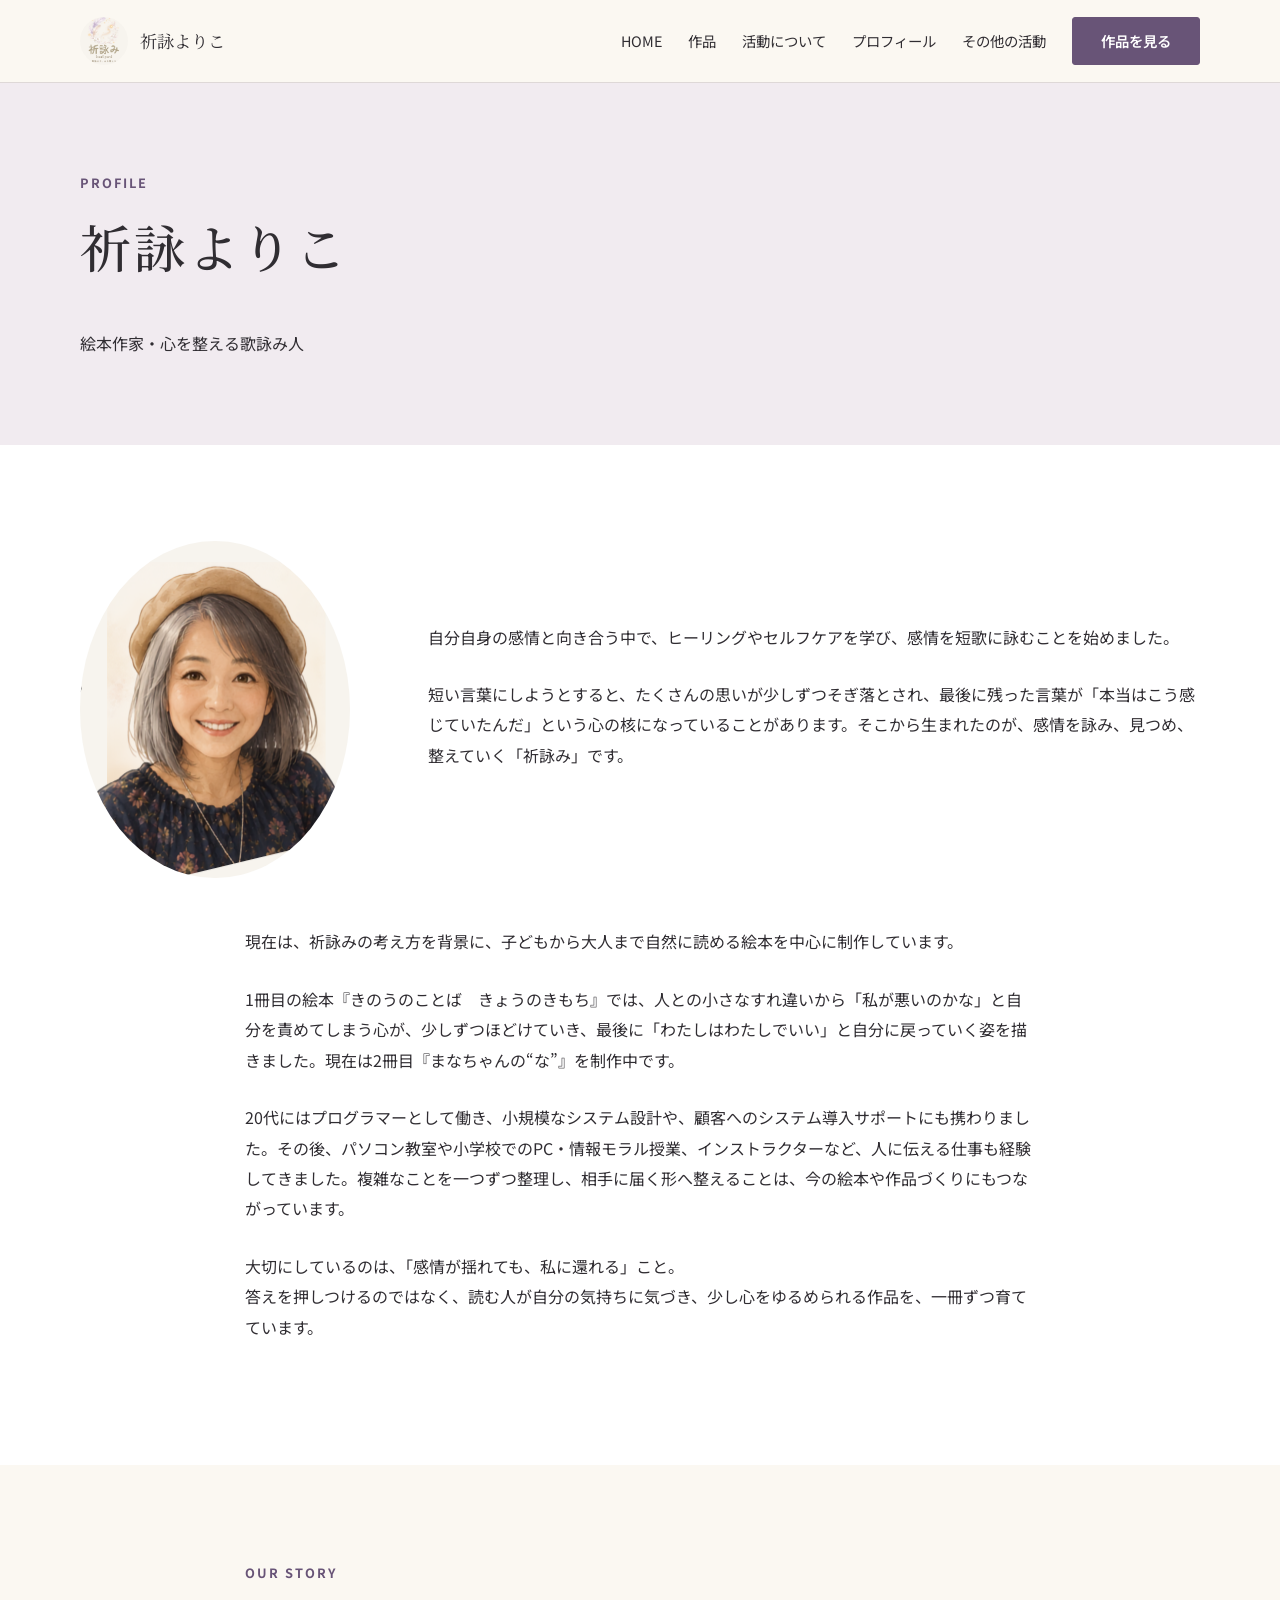
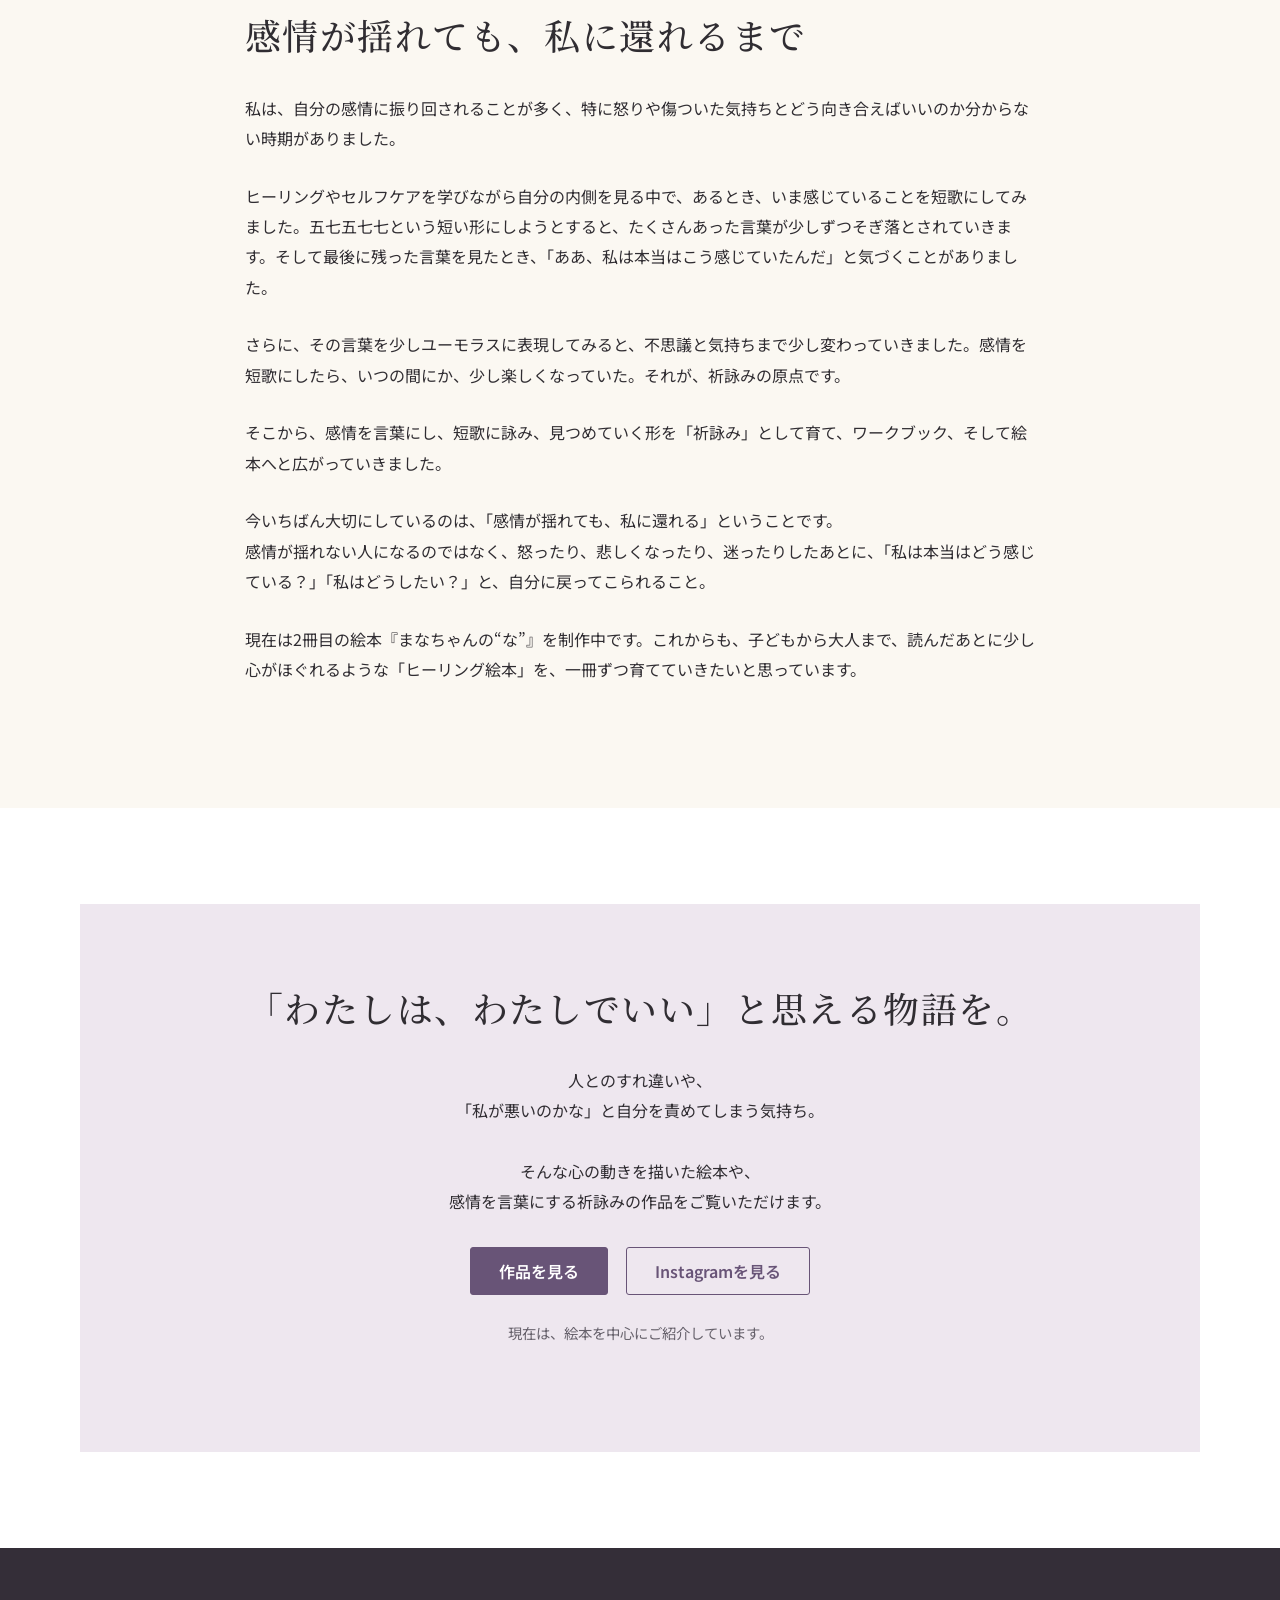
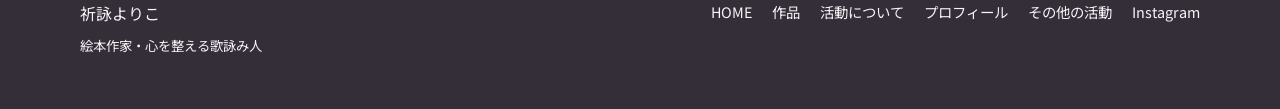
==== profile/index.html @ 730420eb "Add Yoriko website" ====
<!doctype html><html lang="ja"><head><meta charset="utf-8"><meta name="viewport" content="width=device-width,initial-scale=1"><title>プロフィール｜祈詠よりこ</title><meta name="description" content="絵本作家・心を整える歌詠み人、祈詠よりこのプロフィールと祈詠みの歩み。"><link rel="icon" type="image/svg+xml" href="data:image/svg+xml,%3Csvg xmlns='http://www.w3.org/2000/svg' viewBox='0 0 64 64'%3E%3Crect width='64' height='64' rx='12' fill='%23f4ecf2'/%3E%3Cpath d='M16 39q16-29 32 0M24 47q8-14 16 0' fill='none' stroke='%23685477' stroke-width='4' stroke-linecap='round'/%3E%3C/svg%3E"><link rel="stylesheet" href="../styles.css"><script src="../site.js" defer></script></head><body><a class="skip" href="#main">本文へ移動</a><header class="site-header"><div class="wrap head-inner"><a class="brand" href="../"><img src="../assets/logo.png" alt="祈詠みロゴ">祈詠よりこ</a><button class="menu-button" type="button" aria-controls="main-nav" aria-expanded="false">メニュー</button><nav class="nav" id="main-nav" aria-label="メインメニュー"><a href="../">HOME</a><a href="../works/">作品</a><a href="../#activity">活動について</a><a href="../profile/" aria-current="page">プロフィール</a><a href="../#other-activities">その他の活動</a><a class="button" href="../works/">作品を見る</a></nav></div></header><main id="main"><section class="page-hero"><div class="wrap"><p class="eyebrow">Profile</p><h1>祈詠よりこ</h1><p>絵本作家・心を整える歌詠み人</p></div></section><section class="section section-white"><div class="wrap profile-intro"><img src="../assets/portrait.png" alt="祈詠よりこのプロフィール写真"><div class="prose"><p>自分自身の感情と向き合う中で、ヒーリングやセルフケアを学び、感情を短歌に詠むことを始めました。</p><p>短い言葉にしようとすると、たくさんの思いが少しずつそぎ落とされ、最後に残った言葉が「本当はこう感じていたんだ」という心の核になっていることがあります。そこから生まれたのが、感情を詠み、見つめ、整えていく「祈詠み」です。</p></div></div><div class="narrow prose" style="padding-top:48px"><p>現在は、祈詠みの考え方を背景に、子どもから大人まで自然に読める絵本を中心に制作しています。</p><p>1冊目の絵本『きのうのことば　きょうのきもち』では、人との小さなすれ違いから「私が悪いのかな」と自分を責めてしまう心が、少しずつほどけていき、最後に「わたしはわたしでいい」と自分に戻っていく姿を描きました。現在は2冊目『まなちゃんの“な”』を制作中です。</p><p>20代にはプログラマーとして働き、小規模なシステム設計や、顧客へのシステム導入サポートにも携わりました。その後、パソコン教室や小学校でのPC・情報モラル授業、インストラクターなど、人に伝える仕事も経験してきました。複雑なことを一つずつ整理し、相手に届く形へ整えることは、今の絵本や作品づくりにもつながっています。</p><p>大切にしているのは、「感情が揺れても、私に還れる」こと。<br>答えを押しつけるのではなく、読む人が自分の気持ちに気づき、少し心をゆるめられる作品を、一冊ずつ育てています。</p></div></section><section class="section" id="story"><div class="narrow prose"><p class="eyebrow">Our Story</p><h2>感情が揺れても、私に還れるまで</h2><p>私は、自分の感情に振り回されることが多く、特に怒りや傷ついた気持ちとどう向き合えばいいのか分からない時期がありました。</p><p>ヒーリングやセルフケアを学びながら自分の内側を見る中で、あるとき、いま感じていることを短歌にしてみました。五七五七七という短い形にしようとすると、たくさんあった言葉が少しずつそぎ落とされていきます。そして最後に残った言葉を見たとき、「ああ、私は本当はこう感じていたんだ」と気づくことがありました。</p><p>さらに、その言葉を少しユーモラスに表現してみると、不思議と気持ちまで少し変わっていきました。感情を短歌にしたら、いつの間にか、少し楽しくなっていた。それが、祈詠みの原点です。</p><p>そこから、感情を言葉にし、短歌に詠み、見つめていく形を「祈詠み」として育て、ワークブック、そして絵本へと広がっていきました。</p><p>今いちばん大切にしているのは、「感情が揺れても、私に還れる」ということです。<br>感情が揺れない人になるのではなく、怒ったり、悲しくなったり、迷ったりしたあとに、「私は本当はどう感じている？」「私はどうしたい？」と、自分に戻ってこられること。</p><p>現在は2冊目の絵本『まなちゃんの“な”』を制作中です。これからも、子どもから大人まで、読んだあとに少し心がほぐれるような「ヒーリング絵本」を、一冊ずつ育てていきたいと思っています。</p></div></section><section class="section section-white"><div class="wrap cta-panel"><h2>「わたしは、わたしでいい」と思える物語を。</h2><p>人とのすれ違いや、<br>「私が悪いのかな」と自分を責めてしまう気持ち。<br><br>そんな心の動きを描いた絵本や、<br>感情を言葉にする祈詠みの作品をご覧いただけます。</p><div class="cta-actions"><a class="button" href="../works/">作品を見る</a><a class="button button-outline" href="https://www.instagram.com/inoriyomi.kokoro/" target="_blank" rel="noopener noreferrer">Instagramを見る</a></div><p class="minor">現在は、絵本を中心にご紹介しています。</p></div></section></main><footer class="site-footer"><div class="wrap footer-inner"><div>祈詠よりこ<br><small>絵本作家・心を整える歌詠み人</small></div><nav class="footer-nav" aria-label="フッターメニュー"><a href="../">HOME</a><a href="../works/">作品</a><a href="../#activity">活動について</a><a href="../profile/">プロフィール</a><a href="../#other-activities">その他の活動</a><a href="https://www.instagram.com/inoriyomi.kokoro/" target="_blank" rel="noopener noreferrer">Instagram</a></nav></div></footer></body></html>
---- styles.css ----
@import url('https://fonts.googleapis.com/css2?family=Noto+Sans+JP:wght@400;500;600;700&family=Noto+Serif+JP:wght@400;500;600&display=swap');
:root{--paper:#fbf8f2;--white:#fff;--ink:#302d32;--muted:#66616b;--plum:#685477;--plum-dark:#4e3c5c;--lav:#eee7ef;--line:#ded8d7;--gold:#ae9976}*{box-sizing:border-box}html{scroll-behavior:smooth}body{margin:0;color:var(--ink);background:var(--paper);font-family:'Noto Sans JP',system-ui,sans-serif;font-size:16px;line-height:1.9}h1,h2,h3,p{margin-top:0}h1,h2,.serif{font-family:'Noto Serif JP',serif;font-weight:500;line-height:1.55}h1{font-size:clamp(2rem,4vw,3.45rem);letter-spacing:.055em}h2{font-size:clamp(1.65rem,2.8vw,2.45rem);letter-spacing:.04em}h3{font-size:1.24rem;line-height:1.6}a{color:inherit}img{display:block;max-width:100%}.wrap{width:min(1120px,calc(100% - 48px));margin:auto}.narrow{width:min(800px,calc(100% - 48px));margin:auto}.eyebrow{font-size:.8rem;letter-spacing:.16em;color:var(--plum);font-weight:700;text-transform:uppercase;margin-bottom:.7rem}.site-header{position:sticky;top:0;z-index:20;background:rgba(251,248,242,.96);backdrop-filter:blur(14px);border-bottom:1px solid var(--line)}.head-inner{height:82px;display:flex;align-items:center;gap:28px}.brand{display:flex;align-items:center;gap:12px;text-decoration:none;margin-right:auto;font-family:'Noto Serif JP',serif;font-size:1.08rem;white-space:nowrap}.brand img{width:48px;height:48px;object-fit:cover;border-radius:50%}.nav{display:flex;align-items:center;gap:26px;font-size:.9rem}.nav a{text-decoration:none}.nav a:hover,.text-link:hover{text-decoration:underline;text-underline-offset:5px}.button{display:inline-flex;justify-content:center;align-items:center;min-height:48px;padding:10px 28px;text-decoration:none;background:var(--plum);color:white;border:1px solid var(--plum);border-radius:3px;font-weight:600;line-height:1.4;white-space:nowrap}.button:hover{background:var(--plum-dark)}.button-outline{background:transparent;color:var(--plum)}.button-outline:hover{background:var(--lav)}.menu-button{display:none;background:transparent;border:1px solid var(--line);font:inherit;padding:6px 12px;border-radius:3px}.hero{padding:64px 0 84px}.hero-grid{display:grid;grid-template-columns:1fr 1.06fr;align-items:center;gap:5%;min-height:570px}.hero-copy{padding:24px 0}.hero-copy .role{color:var(--plum);font-weight:600;margin-bottom:28px}.hero-copy .lead{max-width:31em;margin-bottom:34px}.hero-image{height:570px;overflow:hidden;border-radius:48% 48% 5px 5px/22% 22% 5px 5px;background:#eaf2f1}.hero-image img{width:100%;height:100%;object-fit:cover;object-position:center}.section{padding:96px 0}.section-white{background:white}.section-tint{background:#f2edf2}.section-head{margin-bottom:36px}.list-soft{display:grid;grid-template-columns:1fr 1fr;gap:14px;list-style:none;padding:0;margin:0}.list-soft li{background:white;border-left:3px solid #b8a7bf;padding:18px 22px}.two-col{display:grid;grid-template-columns:1fr 1fr;gap:8%;align-items:center}.quote-band{font-family:'Noto Serif JP',serif;font-size:clamp(1.25rem,2.3vw,1.85rem);line-height:1.8;color:var(--plum)}.feature{display:grid;grid-template-columns:minmax(250px,420px) 1fr;gap:7%;align-items:center}.feature-image{background:#eee9df;overflow:hidden}.feature-image img{width:100%;aspect-ratio:4/3;object-fit:cover}.feature h3{font-size:1.5rem}.book-meta{color:var(--muted);font-size:.92rem}.book-actions{display:flex;gap:12px;flex-wrap:wrap;margin-top:24px}.small-book{display:grid;grid-template-columns:170px 1fr;gap:32px;align-items:center;padding:34px 0;border-top:1px solid var(--line)}.small-book img{width:170px;aspect-ratio:1/1;object-fit:contain;background:#fff}.small-book h3{margin-bottom:8px}.pathway{display:grid;grid-template-columns:repeat(3,1fr);gap:14px}.path-step{padding:32px 26px;background:white;border-top:3px solid #b8a7bf}.path-step .number{font-size:.8rem;color:var(--plum);font-weight:700;letter-spacing:.12em}.path-step p:last-child{margin-bottom:0}.values{display:grid;grid-template-columns:repeat(3,1fr);gap:22px}.value{padding:30px 26px;border:1px solid var(--line);background:white}.value .index{color:var(--gold);font-family:'Noto Serif JP',serif;font-size:1.25rem}.value h3{margin:10px 0}.value p{font-size:.94rem;margin-bottom:0}.review{border-left:3px solid var(--gold);padding-left:24px;font-family:'Noto Serif JP',serif;font-size:1.4rem}.ranking{display:flex;gap:16px;align-items:start;margin-top:24px}.ranking img{width:105px;height:145px;object-fit:contain;object-position:top;background:white;border:1px solid var(--line)}.profile-brief{display:grid;grid-template-columns:240px 1fr;gap:6%;align-items:center}.profile-brief img{width:240px;aspect-ratio:1/1;object-fit:cover;border-radius:50%}.cta-panel{text-align:center;padding:76px 40px;background:var(--lav)}.cta-panel p{max-width:600px;margin:0 auto 30px}.cta-actions{display:flex;justify-content:center;gap:18px;flex-wrap:wrap}.minor{font-size:.9rem;color:var(--muted);margin-top:24px!important}.site-footer{padding:50px 0;background:#342e38;color:#f8f4f7}.footer-inner{display:flex;justify-content:space-between;gap:30px;align-items:start}.footer-nav{display:flex;gap:20px;flex-wrap:wrap;font-size:.9rem}.footer-nav a{text-decoration:none}.page-hero{padding:88px 0 70px;background:#f1ebf0}.page-hero p{max-width:730px}.work-card{display:grid;grid-template-columns:38% 1fr;gap:6%;align-items:center;padding:72px 0;border-bottom:1px solid var(--line)}.work-card img{width:100%;max-height:410px;object-fit:contain;background:white}.work-card h2{font-size:clamp(1.5rem,2.4vw,2.1rem)}.work-card p{max-width:38em}.prices{list-style:none;margin:18px 0;padding:0;font-weight:600}.prices li{margin:3px 0}.badge{color:var(--plum);font-size:.82rem;font-weight:700;letter-spacing:.12em}.prose{max-width:790px}.prose p{margin-bottom:1.7em}.profile-intro{display:grid;grid-template-columns:270px 1fr;gap:7%;align-items:center}.profile-intro img{width:270px;border-radius:50%}.faq details{border-top:1px solid var(--line);padding:20px 0}.faq details:last-child{border-bottom:1px solid var(--line)}.faq summary{cursor:pointer;font-weight:600}.faq details p{margin:15px 0 0}.text-link{color:var(--plum);font-weight:600}.skip{position:absolute;left:-9999px;top:0;background:white;padding:10px;z-index:100}.skip:focus{left:10px}#activity{scroll-margin-top:100px}@media(max-width:800px){.head-inner{height:68px}.nav{display:none;position:absolute;left:0;right:0;top:68px;background:var(--paper);padding:22px 24px;border-bottom:1px solid var(--line);flex-direction:column;align-items:stretch;gap:14px}.nav.open{display:flex}.head-cta{display:none}.menu-button{display:block}.hero{padding:30px 0 64px}.hero-grid{grid-template-columns:1fr;min-height:0}.hero-image{height:360px;grid-row:1;border-radius:45% 45% 3px 3px/30% 30% 3px 3px}.hero-copy{padding:30px 0 0}.section{padding:64px 0}.two-col,.feature,.profile-brief,.profile-intro,.work-card{grid-template-columns:1fr;gap:28px}.feature-image{max-width:520px}.pathway,.values{grid-template-columns:1fr}.profile-brief img,.profile-intro img{width:190px}.work-card{padding:48px 0}.work-card img{max-height:350px}.footer-inner{flex-direction:column}.page-hero{padding:62px 0 50px}}@media(max-width:520px){.wrap,.narrow{width:min(100% - 36px,1120px)}.list-soft{grid-template-columns:1fr}.small-book{grid-template-columns:110px 1fr;gap:18px}.small-book img{width:110px}.ranking img{width:83px;height:116px}.cta-panel{padding:58px 22px}.hero-image{height:290px}}
/* TOP: one wide image with the original headline over it. */
.hero{padding:0}
.hero-grid{position:relative;isolation:isolate;display:flex;align-items:center;gap:0;width:min(100%,1600px);min-height:0;aspect-ratio:1832/859;padding:42px clamp(24px,6vw,100px)}
.hero-grid::after{content:"";position:absolute;inset:0;z-index:1;pointer-events:none;background:linear-gradient(90deg,rgba(251,248,242,.96) 0%,rgba(251,248,242,.86) 29%,rgba(251,248,242,.22) 62%,transparent 82%)}
.hero-copy{position:relative;z-index:2;width:52%;max-width:630px;padding:0}
.hero-copy .role{margin-bottom:20px}
.hero-copy .lead{margin-bottom:28px}
.hero-image{position:absolute;inset:0;width:100%;height:100%;border-radius:0}
.hero-image img{width:100%;height:100%;object-fit:cover;object-position:center}
@media(max-width:800px){
 .hero{padding:0}
 .hero-grid{min-height:570px;aspect-ratio:auto;align-items:flex-start;padding:46px 24px}
 .hero-grid::after{background:linear-gradient(90deg,rgba(251,248,242,.95),rgba(251,248,242,.72) 62%,rgba(251,248,242,.12)),linear-gradient(180deg,rgba(251,248,242,.75),transparent 75%)}
 .hero-copy{width:min(100%,520px);padding:0}
 .hero-image{height:100%;grid-row:auto;border-radius:0}
 .hero-image img{object-position:65% center}
}
@media(max-width:520px){
 .hero-grid{min-height:600px;padding:38px 22px}
 .hero-copy h1{font-size:1.95rem}
 .hero-copy .lead br{display:none}
 .hero-image{height:100%}
 .hero-image img{object-position:66% center}
}
#other-activities{scroll-margin-top:100px}
.other-list{display:grid;grid-template-columns:repeat(3,1fr);gap:14px;margin:0 0 30px;padding:0;list-style:none;counter-reset:activities}
.other-list li{counter-increment:activities;background:white;border-top:3px solid #b8a7bf;padding:20px 24px;font-weight:600}
.other-list li::before{content:counter(activities,decimal-leading-zero);display:block;color:var(--plum);font-size:.82rem;letter-spacing:.1em;margin-bottom:6px}
@media(max-width:680px){.other-list{grid-template-columns:1fr}}
/* The supplied wide portrait keeps its full composition on larger screens. */
.hero-grid{aspect-ratio:784/336}
.hero-image img{object-position:center center}
@media(max-width:980px){
 .hero-grid{display:flex;flex-direction:column;align-items:stretch;min-height:0;aspect-ratio:auto;padding:0}
 .hero-grid::after{display:none}
 .hero-image{position:relative;order:1;width:100%;height:clamp(240px,36vw,350px)}
 .hero-image img{object-fit:cover;object-position:72% center}
 .hero-copy{order:2;width:100%;max-width:none;padding:30px max(24px,calc((100vw - 1120px)/2)) 52px;background:var(--paper)}
}
@media(max-width:520px){
 .hero-image{height:240px}
 .hero-copy{padding:28px 22px 48px}
}
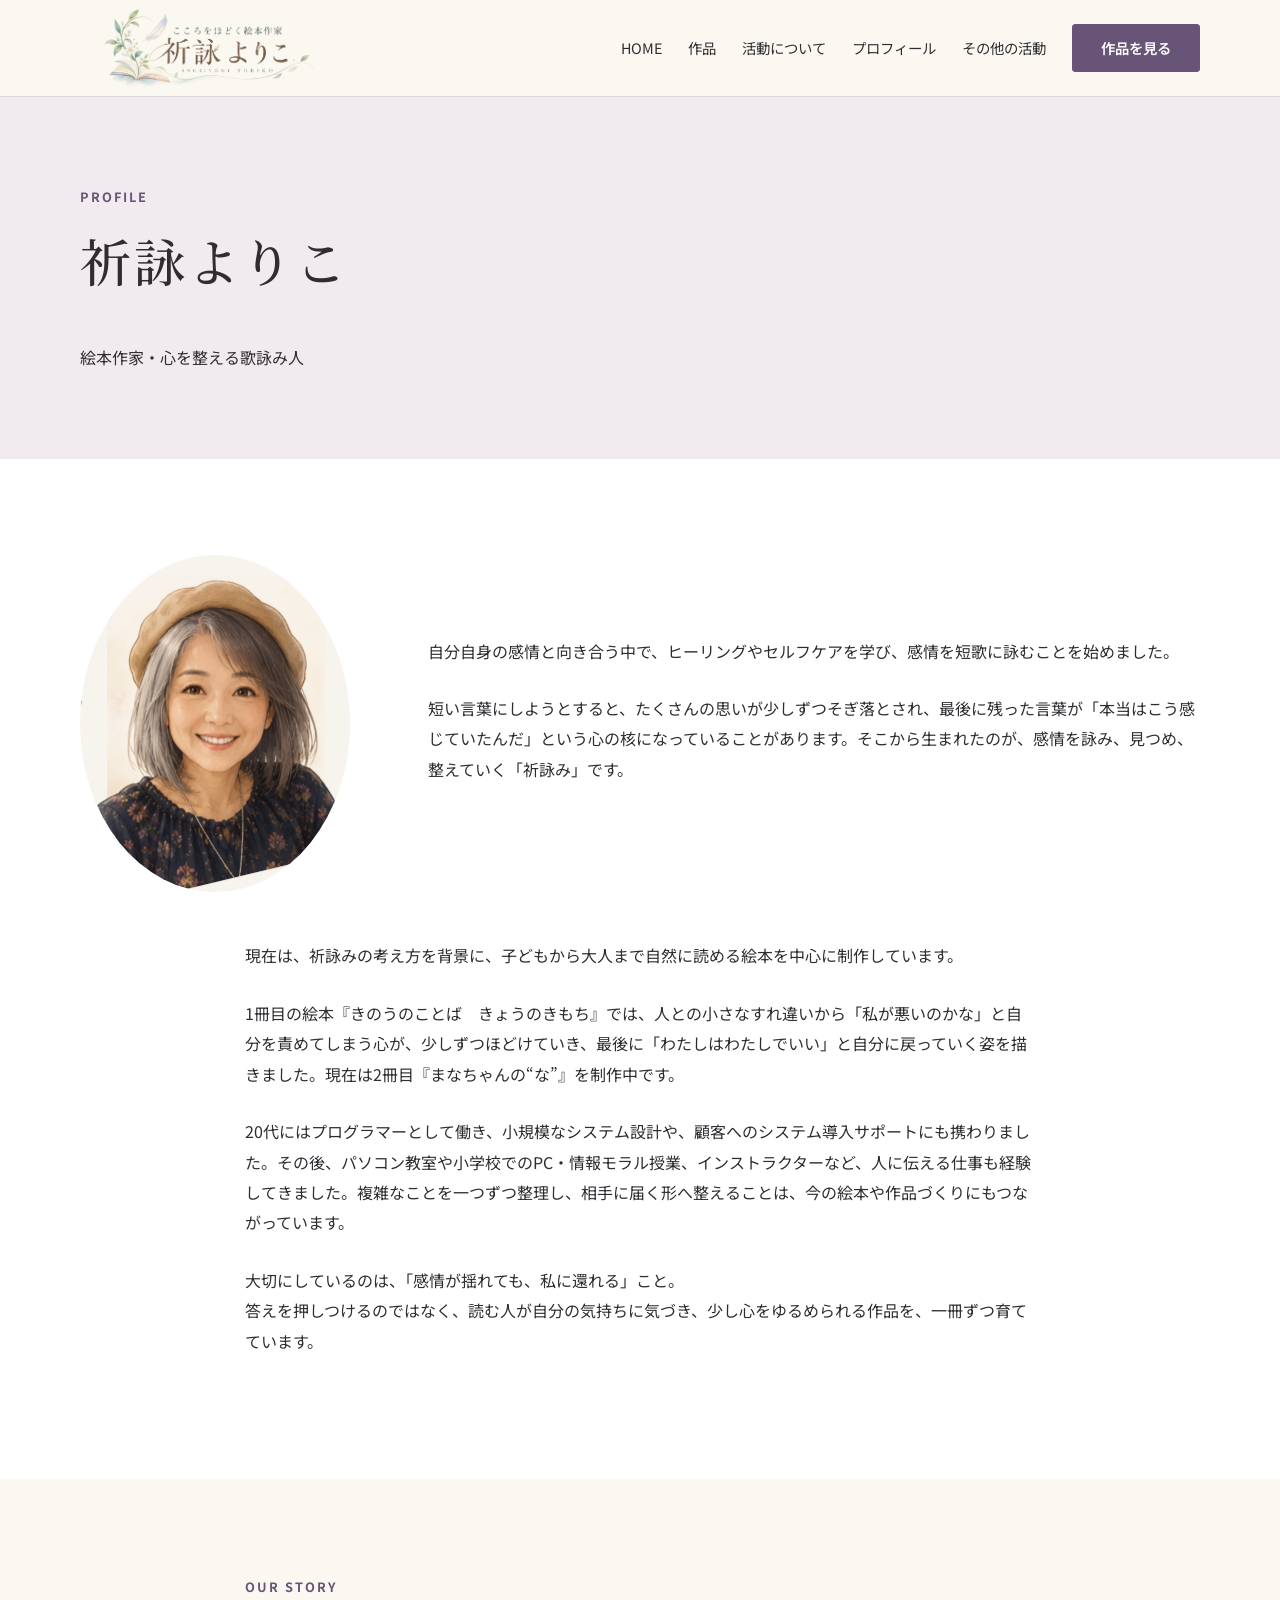
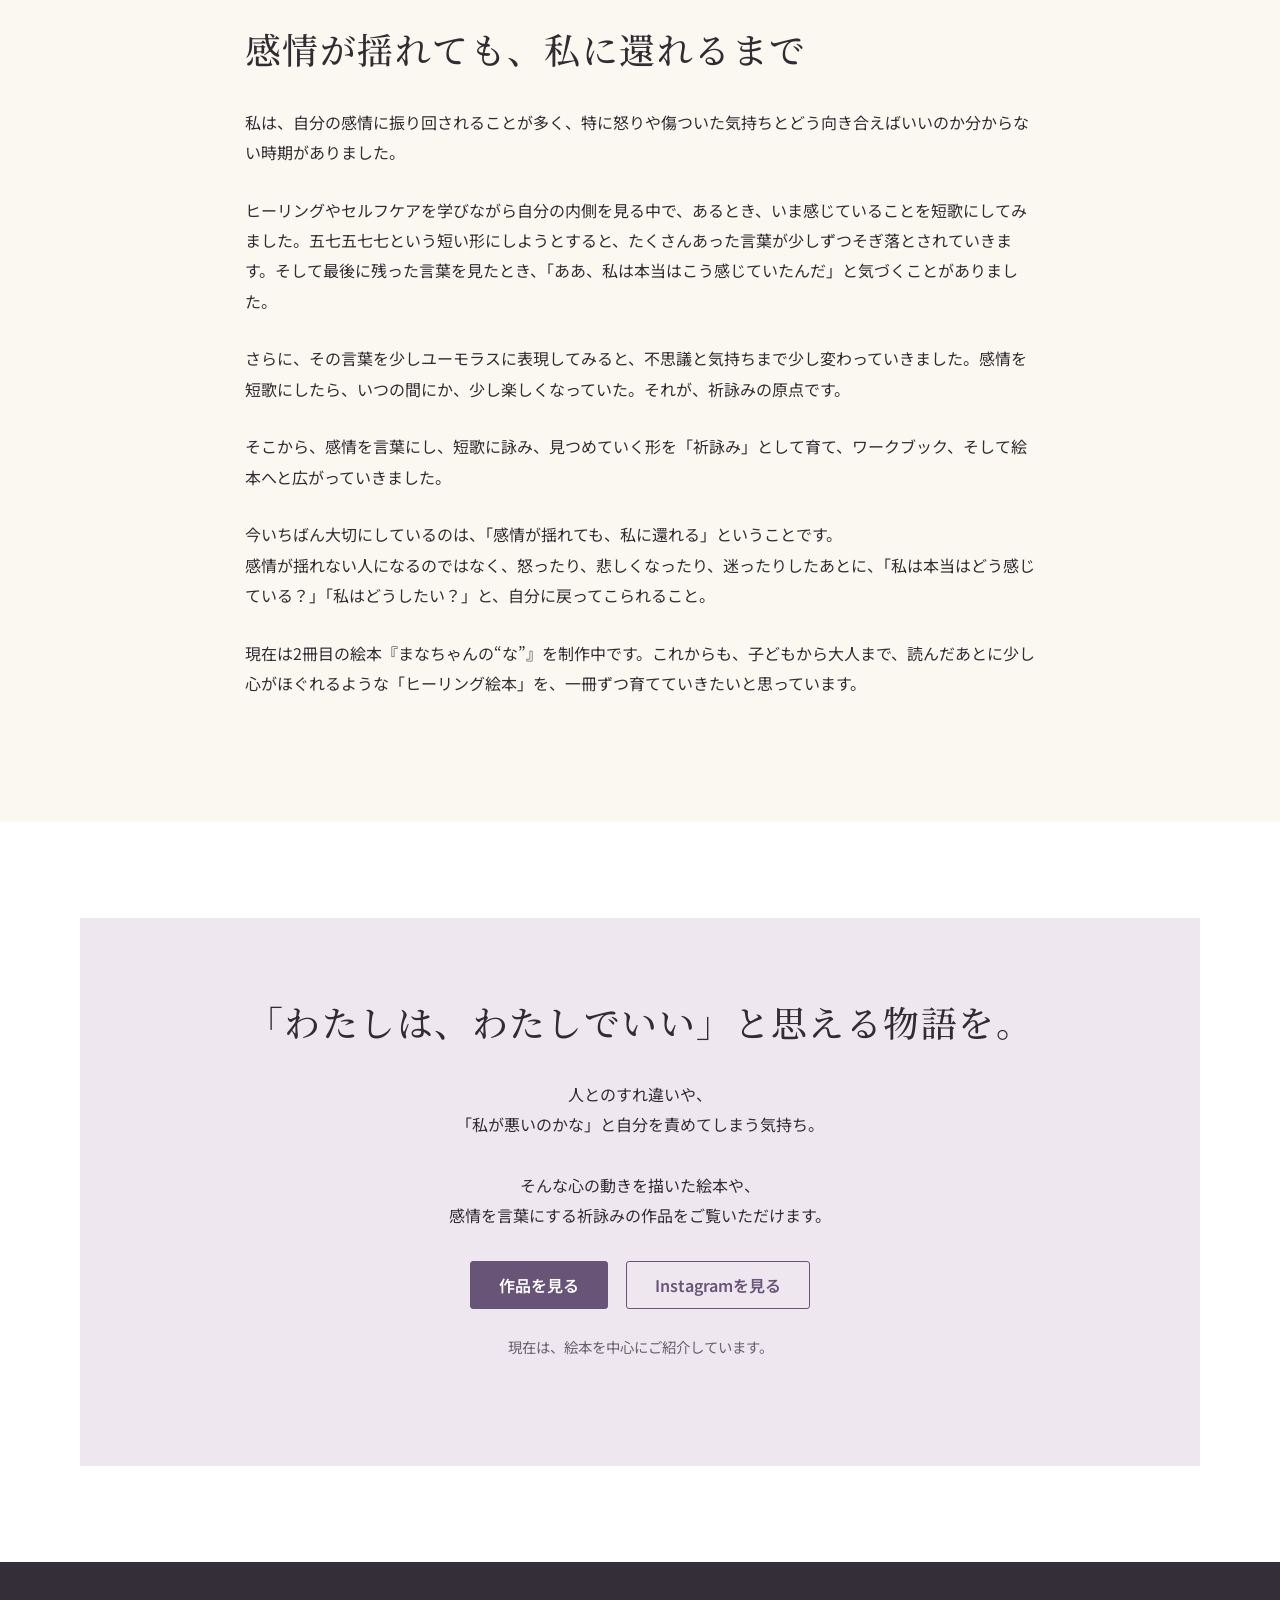
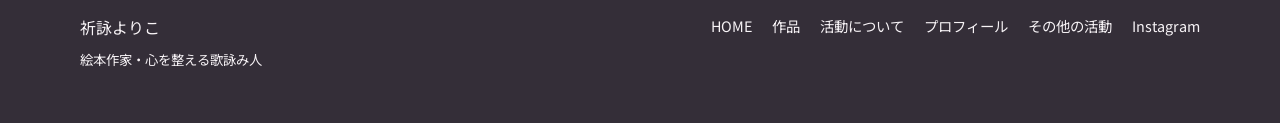
==== commit 6e39e863: "Replace header logo" ====
--- a/profile/index.html
+++ b/profile/index.html
@@ -1 +1 @@
-<!doctype html><html lang="ja"><head><meta charset="utf-8"><meta name="viewport" content="width=device-width,initial-scale=1"><title>プロフィール｜祈詠よりこ</title><meta name="description" content="絵本作家・心を整える歌詠み人、祈詠よりこのプロフィールと祈詠みの歩み。"><link rel="icon" type="image/svg+xml" href="data:image/svg+xml,%3Csvg xmlns='http://www.w3.org/2000/svg' viewBox='0 0 64 64'%3E%3Crect width='64' height='64' rx='12' fill='%23f4ecf2'/%3E%3Cpath d='M16 39q16-29 32 0M24 47q8-14 16 0' fill='none' stroke='%23685477' stroke-width='4' stroke-linecap='round'/%3E%3C/svg%3E"><link rel="stylesheet" href="../styles.css"><script src="../site.js" defer></script></head><body><a class="skip" href="#main">本文へ移動</a><header class="site-header"><div class="wrap head-inner"><a class="brand" href="../"><img src="../assets/logo.png" alt="祈詠みロゴ">祈詠よりこ</a><button class="menu-button" type="button" aria-controls="main-nav" aria-expanded="false">メニュー</button><nav class="nav" id="main-nav" aria-label="メインメニュー"><a href="../">HOME</a><a href="../works/">作品</a><a href="../#activity">活動について</a><a href="../profile/" aria-current="page">プロフィール</a><a href="../#other-activities">その他の活動</a><a class="button" href="../works/">作品を見る</a></nav></div></header><main id="main"><section class="page-hero"><div class="wrap"><p class="eyebrow">Profile</p><h1>祈詠よりこ</h1><p>絵本作家・心を整える歌詠み人</p></div></section><section class="section section-white"><div class="wrap profile-intro"><img src="../assets/portrait.png" alt="祈詠よりこのプロフィール写真"><div class="prose"><p>自分自身の感情と向き合う中で、ヒーリングやセルフケアを学び、感情を短歌に詠むことを始めました。</p><p>短い言葉にしようとすると、たくさんの思いが少しずつそぎ落とされ、最後に残った言葉が「本当はこう感じていたんだ」という心の核になっていることがあります。そこから生まれたのが、感情を詠み、見つめ、整えていく「祈詠み」です。</p></div></div><div class="narrow prose" style="padding-top:48px"><p>現在は、祈詠みの考え方を背景に、子どもから大人まで自然に読める絵本を中心に制作しています。</p><p>1冊目の絵本『きのうのことば　きょうのきもち』では、人との小さなすれ違いから「私が悪いのかな」と自分を責めてしまう心が、少しずつほどけていき、最後に「わたしはわたしでいい」と自分に戻っていく姿を描きました。現在は2冊目『まなちゃんの“な”』を制作中です。</p><p>20代にはプログラマーとして働き、小規模なシステム設計や、顧客へのシステム導入サポートにも携わりました。その後、パソコン教室や小学校でのPC・情報モラル授業、インストラクターなど、人に伝える仕事も経験してきました。複雑なことを一つずつ整理し、相手に届く形へ整えることは、今の絵本や作品づくりにもつながっています。</p><p>大切にしているのは、「感情が揺れても、私に還れる」こと。<br>答えを押しつけるのではなく、読む人が自分の気持ちに気づき、少し心をゆるめられる作品を、一冊ずつ育てています。</p></div></section><section class="section" id="story"><div class="narrow prose"><p class="eyebrow">Our Story</p><h2>感情が揺れても、私に還れるまで</h2><p>私は、自分の感情に振り回されることが多く、特に怒りや傷ついた気持ちとどう向き合えばいいのか分からない時期がありました。</p><p>ヒーリングやセルフケアを学びながら自分の内側を見る中で、あるとき、いま感じていることを短歌にしてみました。五七五七七という短い形にしようとすると、たくさんあった言葉が少しずつそぎ落とされていきます。そして最後に残った言葉を見たとき、「ああ、私は本当はこう感じていたんだ」と気づくことがありました。</p><p>さらに、その言葉を少しユーモラスに表現してみると、不思議と気持ちまで少し変わっていきました。感情を短歌にしたら、いつの間にか、少し楽しくなっていた。それが、祈詠みの原点です。</p><p>そこから、感情を言葉にし、短歌に詠み、見つめていく形を「祈詠み」として育て、ワークブック、そして絵本へと広がっていきました。</p><p>今いちばん大切にしているのは、「感情が揺れても、私に還れる」ということです。<br>感情が揺れない人になるのではなく、怒ったり、悲しくなったり、迷ったりしたあとに、「私は本当はどう感じている？」「私はどうしたい？」と、自分に戻ってこられること。</p><p>現在は2冊目の絵本『まなちゃんの“な”』を制作中です。これからも、子どもから大人まで、読んだあとに少し心がほぐれるような「ヒーリング絵本」を、一冊ずつ育てていきたいと思っています。</p></div></section><section class="section section-white"><div class="wrap cta-panel"><h2>「わたしは、わたしでいい」と思える物語を。</h2><p>人とのすれ違いや、<br>「私が悪いのかな」と自分を責めてしまう気持ち。<br><br>そんな心の動きを描いた絵本や、<br>感情を言葉にする祈詠みの作品をご覧いただけます。</p><div class="cta-actions"><a class="button" href="../works/">作品を見る</a><a class="button button-outline" href="https://www.instagram.com/inoriyomi.kokoro/" target="_blank" rel="noopener noreferrer">Instagramを見る</a></div><p class="minor">現在は、絵本を中心にご紹介しています。</p></div></section></main><footer class="site-footer"><div class="wrap footer-inner"><div>祈詠よりこ<br><small>絵本作家・心を整える歌詠み人</small></div><nav class="footer-nav" aria-label="フッターメニュー"><a href="../">HOME</a><a href="../works/">作品</a><a href="../#activity">活動について</a><a href="../profile/">プロフィール</a><a href="../#other-activities">その他の活動</a><a href="https://www.instagram.com/inoriyomi.kokoro/" target="_blank" rel="noopener noreferrer">Instagram</a></nav></div></footer></body></html>
+<!doctype html><html lang="ja"><head><meta charset="utf-8"><meta name="viewport" content="width=device-width,initial-scale=1"><title>プロフィール｜祈詠よりこ</title><meta name="description" content="絵本作家・心を整える歌詠み人、祈詠よりこのプロフィールと祈詠みの歩み。"><link rel="icon" type="image/svg+xml" href="data:image/svg+xml,%3Csvg xmlns='http://www.w3.org/2000/svg' viewBox='0 0 64 64'%3E%3Crect width='64' height='64' rx='12' fill='%23f4ecf2'/%3E%3Cpath d='M16 39q16-29 32 0M24 47q8-14 16 0' fill='none' stroke='%23685477' stroke-width='4' stroke-linecap='round'/%3E%3C/svg%3E"><link rel="stylesheet" href="../styles.css"><script src="../site.js" defer></script></head><body><a class="skip" href="#main">本文へ移動</a><header class="site-header"><div class="wrap head-inner"><a class="brand" href="../"><img src="../assets/New-logo.png" alt="こころをほどく絵本作家・祈詠よりこ"></a><button class="menu-button" type="button" aria-controls="main-nav" aria-expanded="false">メニュー</button><nav class="nav" id="main-nav" aria-label="メインメニュー"><a href="../">HOME</a><a href="../works/">作品</a><a href="../#activity">活動について</a><a href="../profile/" aria-current="page">プロフィール</a><a href="../#other-activities">その他の活動</a><a class="button" href="../works/">作品を見る</a></nav></div></header><main id="main"><section class="page-hero"><div class="wrap"><p class="eyebrow">Profile</p><h1>祈詠よりこ</h1><p>絵本作家・心を整える歌詠み人</p></div></section><section class="section section-white"><div class="wrap profile-intro"><img src="../assets/portrait.png" alt="祈詠よりこのプロフィール写真"><div class="prose"><p>自分自身の感情と向き合う中で、ヒーリングやセルフケアを学び、感情を短歌に詠むことを始めました。</p><p>短い言葉にしようとすると、たくさんの思いが少しずつそぎ落とされ、最後に残った言葉が「本当はこう感じていたんだ」という心の核になっていることがあります。そこから生まれたのが、感情を詠み、見つめ、整えていく「祈詠み」です。</p></div></div><div class="narrow prose" style="padding-top:48px"><p>現在は、祈詠みの考え方を背景に、子どもから大人まで自然に読める絵本を中心に制作しています。</p><p>1冊目の絵本『きのうのことば　きょうのきもち』では、人との小さなすれ違いから「私が悪いのかな」と自分を責めてしまう心が、少しずつほどけていき、最後に「わたしはわたしでいい」と自分に戻っていく姿を描きました。現在は2冊目『まなちゃんの“な”』を制作中です。</p><p>20代にはプログラマーとして働き、小規模なシステム設計や、顧客へのシステム導入サポートにも携わりました。その後、パソコン教室や小学校でのPC・情報モラル授業、インストラクターなど、人に伝える仕事も経験してきました。複雑なことを一つずつ整理し、相手に届く形へ整えることは、今の絵本や作品づくりにもつながっています。</p><p>大切にしているのは、「感情が揺れても、私に還れる」こと。<br>答えを押しつけるのではなく、読む人が自分の気持ちに気づき、少し心をゆるめられる作品を、一冊ずつ育てています。</p></div></section><section class="section" id="story"><div class="narrow prose"><p class="eyebrow">Our Story</p><h2>感情が揺れても、私に還れるまで</h2><p>私は、自分の感情に振り回されることが多く、特に怒りや傷ついた気持ちとどう向き合えばいいのか分からない時期がありました。</p><p>ヒーリングやセルフケアを学びながら自分の内側を見る中で、あるとき、いま感じていることを短歌にしてみました。五七五七七という短い形にしようとすると、たくさんあった言葉が少しずつそぎ落とされていきます。そして最後に残った言葉を見たとき、「ああ、私は本当はこう感じていたんだ」と気づくことがありました。</p><p>さらに、その言葉を少しユーモラスに表現してみると、不思議と気持ちまで少し変わっていきました。感情を短歌にしたら、いつの間にか、少し楽しくなっていた。それが、祈詠みの原点です。</p><p>そこから、感情を言葉にし、短歌に詠み、見つめていく形を「祈詠み」として育て、ワークブック、そして絵本へと広がっていきました。</p><p>今いちばん大切にしているのは、「感情が揺れても、私に還れる」ということです。<br>感情が揺れない人になるのではなく、怒ったり、悲しくなったり、迷ったりしたあとに、「私は本当はどう感じている？」「私はどうしたい？」と、自分に戻ってこられること。</p><p>現在は2冊目の絵本『まなちゃんの“な”』を制作中です。これからも、子どもから大人まで、読んだあとに少し心がほぐれるような「ヒーリング絵本」を、一冊ずつ育てていきたいと思っています。</p></div></section><section class="section section-white"><div class="wrap cta-panel"><h2>「わたしは、わたしでいい」と思える物語を。</h2><p>人とのすれ違いや、<br>「私が悪いのかな」と自分を責めてしまう気持ち。<br><br>そんな心の動きを描いた絵本や、<br>感情を言葉にする祈詠みの作品をご覧いただけます。</p><div class="cta-actions"><a class="button" href="../works/">作品を見る</a><a class="button button-outline" href="https://www.instagram.com/inoriyomi.kokoro/" target="_blank" rel="noopener noreferrer">Instagramを見る</a></div><p class="minor">現在は、絵本を中心にご紹介しています。</p></div></section></main><footer class="site-footer"><div class="wrap footer-inner"><div>祈詠よりこ<br><small>絵本作家・心を整える歌詠み人</small></div><nav class="footer-nav" aria-label="フッターメニュー"><a href="../">HOME</a><a href="../works/">作品</a><a href="../#activity">活動について</a><a href="../profile/">プロフィール</a><a href="../#other-activities">その他の活動</a><a href="https://www.instagram.com/inoriyomi.kokoro/" target="_blank" rel="noopener noreferrer">Instagram</a></nav></div></footer></body></html>
--- a/styles.css
+++ b/styles.css
@@ -1,5 +1,5 @@
 @import url('https://fonts.googleapis.com/css2?family=Noto+Sans+JP:wght@400;500;600;700&family=Noto+Serif+JP:wght@400;500;600&display=swap');
-:root{--paper:#fbf8f2;--white:#fff;--ink:#302d32;--muted:#66616b;--plum:#685477;--plum-dark:#4e3c5c;--lav:#eee7ef;--line:#ded8d7;--gold:#ae9976}*{box-sizing:border-box}html{scroll-behavior:smooth}body{margin:0;color:var(--ink);background:var(--paper);font-family:'Noto Sans JP',system-ui,sans-serif;font-size:16px;line-height:1.9}h1,h2,h3,p{margin-top:0}h1,h2,.serif{font-family:'Noto Serif JP',serif;font-weight:500;line-height:1.55}h1{font-size:clamp(2rem,4vw,3.45rem);letter-spacing:.055em}h2{font-size:clamp(1.65rem,2.8vw,2.45rem);letter-spacing:.04em}h3{font-size:1.24rem;line-height:1.6}a{color:inherit}img{display:block;max-width:100%}.wrap{width:min(1120px,calc(100% - 48px));margin:auto}.narrow{width:min(800px,calc(100% - 48px));margin:auto}.eyebrow{font-size:.8rem;letter-spacing:.16em;color:var(--plum);font-weight:700;text-transform:uppercase;margin-bottom:.7rem}.site-header{position:sticky;top:0;z-index:20;background:rgba(251,248,242,.96);backdrop-filter:blur(14px);border-bottom:1px solid var(--line)}.head-inner{height:82px;display:flex;align-items:center;gap:28px}.brand{display:flex;align-items:center;gap:12px;text-decoration:none;margin-right:auto;font-family:'Noto Serif JP',serif;font-size:1.08rem;white-space:nowrap}.brand img{width:48px;height:48px;object-fit:cover;border-radius:50%}.nav{display:flex;align-items:center;gap:26px;font-size:.9rem}.nav a{text-decoration:none}.nav a:hover,.text-link:hover{text-decoration:underline;text-underline-offset:5px}.button{display:inline-flex;justify-content:center;align-items:center;min-height:48px;padding:10px 28px;text-decoration:none;background:var(--plum);color:white;border:1px solid var(--plum);border-radius:3px;font-weight:600;line-height:1.4;white-space:nowrap}.button:hover{background:var(--plum-dark)}.button-outline{background:transparent;color:var(--plum)}.button-outline:hover{background:var(--lav)}.menu-button{display:none;background:transparent;border:1px solid var(--line);font:inherit;padding:6px 12px;border-radius:3px}.hero{padding:64px 0 84px}.hero-grid{display:grid;grid-template-columns:1fr 1.06fr;align-items:center;gap:5%;min-height:570px}.hero-copy{padding:24px 0}.hero-copy .role{color:var(--plum);font-weight:600;margin-bottom:28px}.hero-copy .lead{max-width:31em;margin-bottom:34px}.hero-image{height:570px;overflow:hidden;border-radius:48% 48% 5px 5px/22% 22% 5px 5px;background:#eaf2f1}.hero-image img{width:100%;height:100%;object-fit:cover;object-position:center}.section{padding:96px 0}.section-white{background:white}.section-tint{background:#f2edf2}.section-head{margin-bottom:36px}.list-soft{display:grid;grid-template-columns:1fr 1fr;gap:14px;list-style:none;padding:0;margin:0}.list-soft li{background:white;border-left:3px solid #b8a7bf;padding:18px 22px}.two-col{display:grid;grid-template-columns:1fr 1fr;gap:8%;align-items:center}.quote-band{font-family:'Noto Serif JP',serif;font-size:clamp(1.25rem,2.3vw,1.85rem);line-height:1.8;color:var(--plum)}.feature{display:grid;grid-template-columns:minmax(250px,420px) 1fr;gap:7%;align-items:center}.feature-image{background:#eee9df;overflow:hidden}.feature-image img{width:100%;aspect-ratio:4/3;object-fit:cover}.feature h3{font-size:1.5rem}.book-meta{color:var(--muted);font-size:.92rem}.book-actions{display:flex;gap:12px;flex-wrap:wrap;margin-top:24px}.small-book{display:grid;grid-template-columns:170px 1fr;gap:32px;align-items:center;padding:34px 0;border-top:1px solid var(--line)}.small-book img{width:170px;aspect-ratio:1/1;object-fit:contain;background:#fff}.small-book h3{margin-bottom:8px}.pathway{display:grid;grid-template-columns:repeat(3,1fr);gap:14px}.path-step{padding:32px 26px;background:white;border-top:3px solid #b8a7bf}.path-step .number{font-size:.8rem;color:var(--plum);font-weight:700;letter-spacing:.12em}.path-step p:last-child{margin-bottom:0}.values{display:grid;grid-template-columns:repeat(3,1fr);gap:22px}.value{padding:30px 26px;border:1px solid var(--line);background:white}.value .index{color:var(--gold);font-family:'Noto Serif JP',serif;font-size:1.25rem}.value h3{margin:10px 0}.value p{font-size:.94rem;margin-bottom:0}.review{border-left:3px solid var(--gold);padding-left:24px;font-family:'Noto Serif JP',serif;font-size:1.4rem}.ranking{display:flex;gap:16px;align-items:start;margin-top:24px}.ranking img{width:105px;height:145px;object-fit:contain;object-position:top;background:white;border:1px solid var(--line)}.profile-brief{display:grid;grid-template-columns:240px 1fr;gap:6%;align-items:center}.profile-brief img{width:240px;aspect-ratio:1/1;object-fit:cover;border-radius:50%}.cta-panel{text-align:center;padding:76px 40px;background:var(--lav)}.cta-panel p{max-width:600px;margin:0 auto 30px}.cta-actions{display:flex;justify-content:center;gap:18px;flex-wrap:wrap}.minor{font-size:.9rem;color:var(--muted);margin-top:24px!important}.site-footer{padding:50px 0;background:#342e38;color:#f8f4f7}.footer-inner{display:flex;justify-content:space-between;gap:30px;align-items:start}.footer-nav{display:flex;gap:20px;flex-wrap:wrap;font-size:.9rem}.footer-nav a{text-decoration:none}.page-hero{padding:88px 0 70px;background:#f1ebf0}.page-hero p{max-width:730px}.work-card{display:grid;grid-template-columns:38% 1fr;gap:6%;align-items:center;padding:72px 0;border-bottom:1px solid var(--line)}.work-card img{width:100%;max-height:410px;object-fit:contain;background:white}.work-card h2{font-size:clamp(1.5rem,2.4vw,2.1rem)}.work-card p{max-width:38em}.prices{list-style:none;margin:18px 0;padding:0;font-weight:600}.prices li{margin:3px 0}.badge{color:var(--plum);font-size:.82rem;font-weight:700;letter-spacing:.12em}.prose{max-width:790px}.prose p{margin-bottom:1.7em}.profile-intro{display:grid;grid-template-columns:270px 1fr;gap:7%;align-items:center}.profile-intro img{width:270px;border-radius:50%}.faq details{border-top:1px solid var(--line);padding:20px 0}.faq details:last-child{border-bottom:1px solid var(--line)}.faq summary{cursor:pointer;font-weight:600}.faq details p{margin:15px 0 0}.text-link{color:var(--plum);font-weight:600}.skip{position:absolute;left:-9999px;top:0;background:white;padding:10px;z-index:100}.skip:focus{left:10px}#activity{scroll-margin-top:100px}@media(max-width:800px){.head-inner{height:68px}.nav{display:none;position:absolute;left:0;right:0;top:68px;background:var(--paper);padding:22px 24px;border-bottom:1px solid var(--line);flex-direction:column;align-items:stretch;gap:14px}.nav.open{display:flex}.head-cta{display:none}.menu-button{display:block}.hero{padding:30px 0 64px}.hero-grid{grid-template-columns:1fr;min-height:0}.hero-image{height:360px;grid-row:1;border-radius:45% 45% 3px 3px/30% 30% 3px 3px}.hero-copy{padding:30px 0 0}.section{padding:64px 0}.two-col,.feature,.profile-brief,.profile-intro,.work-card{grid-template-columns:1fr;gap:28px}.feature-image{max-width:520px}.pathway,.values{grid-template-columns:1fr}.profile-brief img,.profile-intro img{width:190px}.work-card{padding:48px 0}.work-card img{max-height:350px}.footer-inner{flex-direction:column}.page-hero{padding:62px 0 50px}}@media(max-width:520px){.wrap,.narrow{width:min(100% - 36px,1120px)}.list-soft{grid-template-columns:1fr}.small-book{grid-template-columns:110px 1fr;gap:18px}.small-book img{width:110px}.ranking img{width:83px;height:116px}.cta-panel{padding:58px 22px}.hero-image{height:290px}}
+:root{--paper:#fbf8f2;--white:#fff;--ink:#302d32;--muted:#66616b;--plum:#685477;--plum-dark:#4e3c5c;--lav:#eee7ef;--line:#ded8d7;--gold:#ae9976}*{box-sizing:border-box}html{scroll-behavior:smooth}body{margin:0;color:var(--ink);background:var(--paper);font-family:'Noto Sans JP',system-ui,sans-serif;font-size:16px;line-height:1.9}h1,h2,h3,p{margin-top:0}h1,h2,.serif{font-family:'Noto Serif JP',serif;font-weight:500;line-height:1.55}h1{font-size:clamp(2rem,4vw,3.45rem);letter-spacing:.055em}h2{font-size:clamp(1.65rem,2.8vw,2.45rem);letter-spacing:.04em}h3{font-size:1.24rem;line-height:1.6}a{color:inherit}img{display:block;max-width:100%}.wrap{width:min(1120px,calc(100% - 48px));margin:auto}.narrow{width:min(800px,calc(100% - 48px));margin:auto}.eyebrow{font-size:.8rem;letter-spacing:.16em;color:var(--plum);font-weight:700;text-transform:uppercase;margin-bottom:.7rem}.site-header{position:sticky;top:0;z-index:20;background:rgba(251,248,242,.96);backdrop-filter:blur(14px);border-bottom:1px solid var(--line)}.head-inner{height:96px;display:flex;align-items:center;gap:18px}.brand{display:flex;align-items:center;min-width:0;text-decoration:none;margin-right:auto}.brand img{display:block;width:258px;height:auto;object-fit:contain}.nav{display:flex;align-items:center;gap:26px;font-size:.9rem}.nav a{text-decoration:none}.nav a:hover,.text-link:hover{text-decoration:underline;text-underline-offset:5px}.button{display:inline-flex;justify-content:center;align-items:center;min-height:48px;padding:10px 28px;text-decoration:none;background:var(--plum);color:white;border:1px solid var(--plum);border-radius:3px;font-weight:600;line-height:1.4;white-space:nowrap}.button:hover{background:var(--plum-dark)}.button-outline{background:transparent;color:var(--plum)}.button-outline:hover{background:var(--lav)}.menu-button{display:none;background:transparent;border:1px solid var(--line);font:inherit;padding:6px 12px;border-radius:3px}.hero{padding:64px 0 84px}.hero-grid{display:grid;grid-template-columns:1fr 1.06fr;align-items:center;gap:5%;min-height:570px}.hero-copy{padding:24px 0}.hero-copy .role{color:var(--plum);font-weight:600;margin-bottom:28px}.hero-copy .lead{max-width:31em;margin-bottom:34px}.hero-image{height:570px;overflow:hidden;border-radius:48% 48% 5px 5px/22% 22% 5px 5px;background:#eaf2f1}.hero-image img{width:100%;height:100%;object-fit:cover;object-position:center}.section{padding:96px 0}.section-white{background:white}.section-tint{background:#f2edf2}.section-head{margin-bottom:36px}.list-soft{display:grid;grid-template-columns:1fr 1fr;gap:14px;list-style:none;padding:0;margin:0}.list-soft li{background:white;border-left:3px solid #b8a7bf;padding:18px 22px}.two-col{display:grid;grid-template-columns:1fr 1fr;gap:8%;align-items:center}.quote-band{font-family:'Noto Serif JP',serif;font-size:clamp(1.25rem,2.3vw,1.85rem);line-height:1.8;color:var(--plum)}.feature{display:grid;grid-template-columns:minmax(250px,420px) 1fr;gap:7%;align-items:center}.feature-image{background:#eee9df;overflow:hidden}.feature-image img{width:100%;aspect-ratio:4/3;object-fit:cover}.feature h3{font-size:1.5rem}.book-meta{color:var(--muted);font-size:.92rem}.book-actions{display:flex;gap:12px;flex-wrap:wrap;margin-top:24px}.small-book{display:grid;grid-template-columns:170px 1fr;gap:32px;align-items:center;padding:34px 0;border-top:1px solid var(--line)}.small-book img{width:170px;aspect-ratio:1/1;object-fit:contain;background:#fff}.small-book h3{margin-bottom:8px}.pathway{display:grid;grid-template-columns:repeat(3,1fr);gap:14px}.path-step{padding:32px 26px;background:white;border-top:3px solid #b8a7bf}.path-step .number{font-size:.8rem;color:var(--plum);font-weight:700;letter-spacing:.12em}.path-step p:last-child{margin-bottom:0}.values{display:grid;grid-template-columns:repeat(3,1fr);gap:22px}.value{padding:30px 26px;border:1px solid var(--line);background:white}.value .index{color:var(--gold);font-family:'Noto Serif JP',serif;font-size:1.25rem}.value h3{margin:10px 0}.value p{font-size:.94rem;margin-bottom:0}.review{border-left:3px solid var(--gold);padding-left:24px;font-family:'Noto Serif JP',serif;font-size:1.4rem}.ranking{display:flex;gap:16px;align-items:start;margin-top:24px}.ranking img{width:105px;height:145px;object-fit:contain;object-position:top;background:white;border:1px solid var(--line)}.profile-brief{display:grid;grid-template-columns:240px 1fr;gap:6%;align-items:center}.profile-brief img{width:240px;aspect-ratio:1/1;object-fit:cover;border-radius:50%}.cta-panel{text-align:center;padding:76px 40px;background:var(--lav)}.cta-panel p{max-width:600px;margin:0 auto 30px}.cta-actions{display:flex;justify-content:center;gap:18px;flex-wrap:wrap}.minor{font-size:.9rem;color:var(--muted);margin-top:24px!important}.site-footer{padding:50px 0;background:#342e38;color:#f8f4f7}.footer-inner{display:flex;justify-content:space-between;gap:30px;align-items:start}.footer-nav{display:flex;gap:20px;flex-wrap:wrap;font-size:.9rem}.footer-nav a{text-decoration:none}.page-hero{padding:88px 0 70px;background:#f1ebf0}.page-hero p{max-width:730px}.work-card{display:grid;grid-template-columns:38% 1fr;gap:6%;align-items:center;padding:72px 0;border-bottom:1px solid var(--line)}.work-card img{width:100%;max-height:410px;object-fit:contain;background:white}.work-card h2{font-size:clamp(1.5rem,2.4vw,2.1rem)}.work-card p{max-width:38em}.prices{list-style:none;margin:18px 0;padding:0;font-weight:600}.prices li{margin:3px 0}.badge{color:var(--plum);font-size:.82rem;font-weight:700;letter-spacing:.12em}.prose{max-width:790px}.prose p{margin-bottom:1.7em}.profile-intro{display:grid;grid-template-columns:270px 1fr;gap:7%;align-items:center}.profile-intro img{width:270px;border-radius:50%}.faq details{border-top:1px solid var(--line);padding:20px 0}.faq details:last-child{border-bottom:1px solid var(--line)}.faq summary{cursor:pointer;font-weight:600}.faq details p{margin:15px 0 0}.text-link{color:var(--plum);font-weight:600}.skip{position:absolute;left:-9999px;top:0;background:white;padding:10px;z-index:100}.skip:focus{left:10px}#activity{scroll-margin-top:100px}@media(max-width:800px){.head-inner{height:68px}.nav{display:none;position:absolute;left:0;right:0;top:68px;background:var(--paper);padding:22px 24px;border-bottom:1px solid var(--line);flex-direction:column;align-items:stretch;gap:14px}.nav.open{display:flex}.head-cta{display:none}.menu-button{display:block}.hero{padding:30px 0 64px}.hero-grid{grid-template-columns:1fr;min-height:0}.hero-image{height:360px;grid-row:1;border-radius:45% 45% 3px 3px/30% 30% 3px 3px}.hero-copy{padding:30px 0 0}.section{padding:64px 0}.two-col,.feature,.profile-brief,.profile-intro,.work-card{grid-template-columns:1fr;gap:28px}.feature-image{max-width:520px}.pathway,.values{grid-template-columns:1fr}.profile-brief img,.profile-intro img{width:190px}.work-card{padding:48px 0}.work-card img{max-height:350px}.footer-inner{flex-direction:column}.page-hero{padding:62px 0 50px}}@media(max-width:520px){.wrap,.narrow{width:min(100% - 36px,1120px)}.list-soft{grid-template-columns:1fr}.small-book{grid-template-columns:110px 1fr;gap:18px}.small-book img{width:110px}.ranking img{width:83px;height:116px}.cta-panel{padding:58px 22px}.hero-image{height:290px}}
 /* TOP: one wide image with the original headline over it. */
 .hero{padding:0}
 .hero-grid{position:relative;isolation:isolate;display:flex;align-items:center;gap:0;width:min(100%,1600px);min-height:0;aspect-ratio:1832/859;padding:42px clamp(24px,6vw,100px)}
@@ -43,3 +43,12 @@
  .hero-image{height:240px}
  .hero-copy{padding:28px 22px 48px}
 }
+/* Keep the new horizontal header logo readable without crowding the navigation. */
+@media(max-width:980px){
+ .head-inner{height:96px;gap:8px}
+ .brand img{width:min(264px,calc(100vw - 94px))}
+ .nav{display:none;position:absolute;left:0;right:0;top:96px;background:var(--paper);padding:22px 24px;border-bottom:1px solid var(--line);flex-direction:column;align-items:stretch;gap:14px}
+ .nav.open{display:flex}
+ .menu-button{display:block;flex:none;width:42px;height:42px;padding:0;font-size:0;line-height:1}
+ .menu-button::before{content:"☰";font-size:24px}
+}
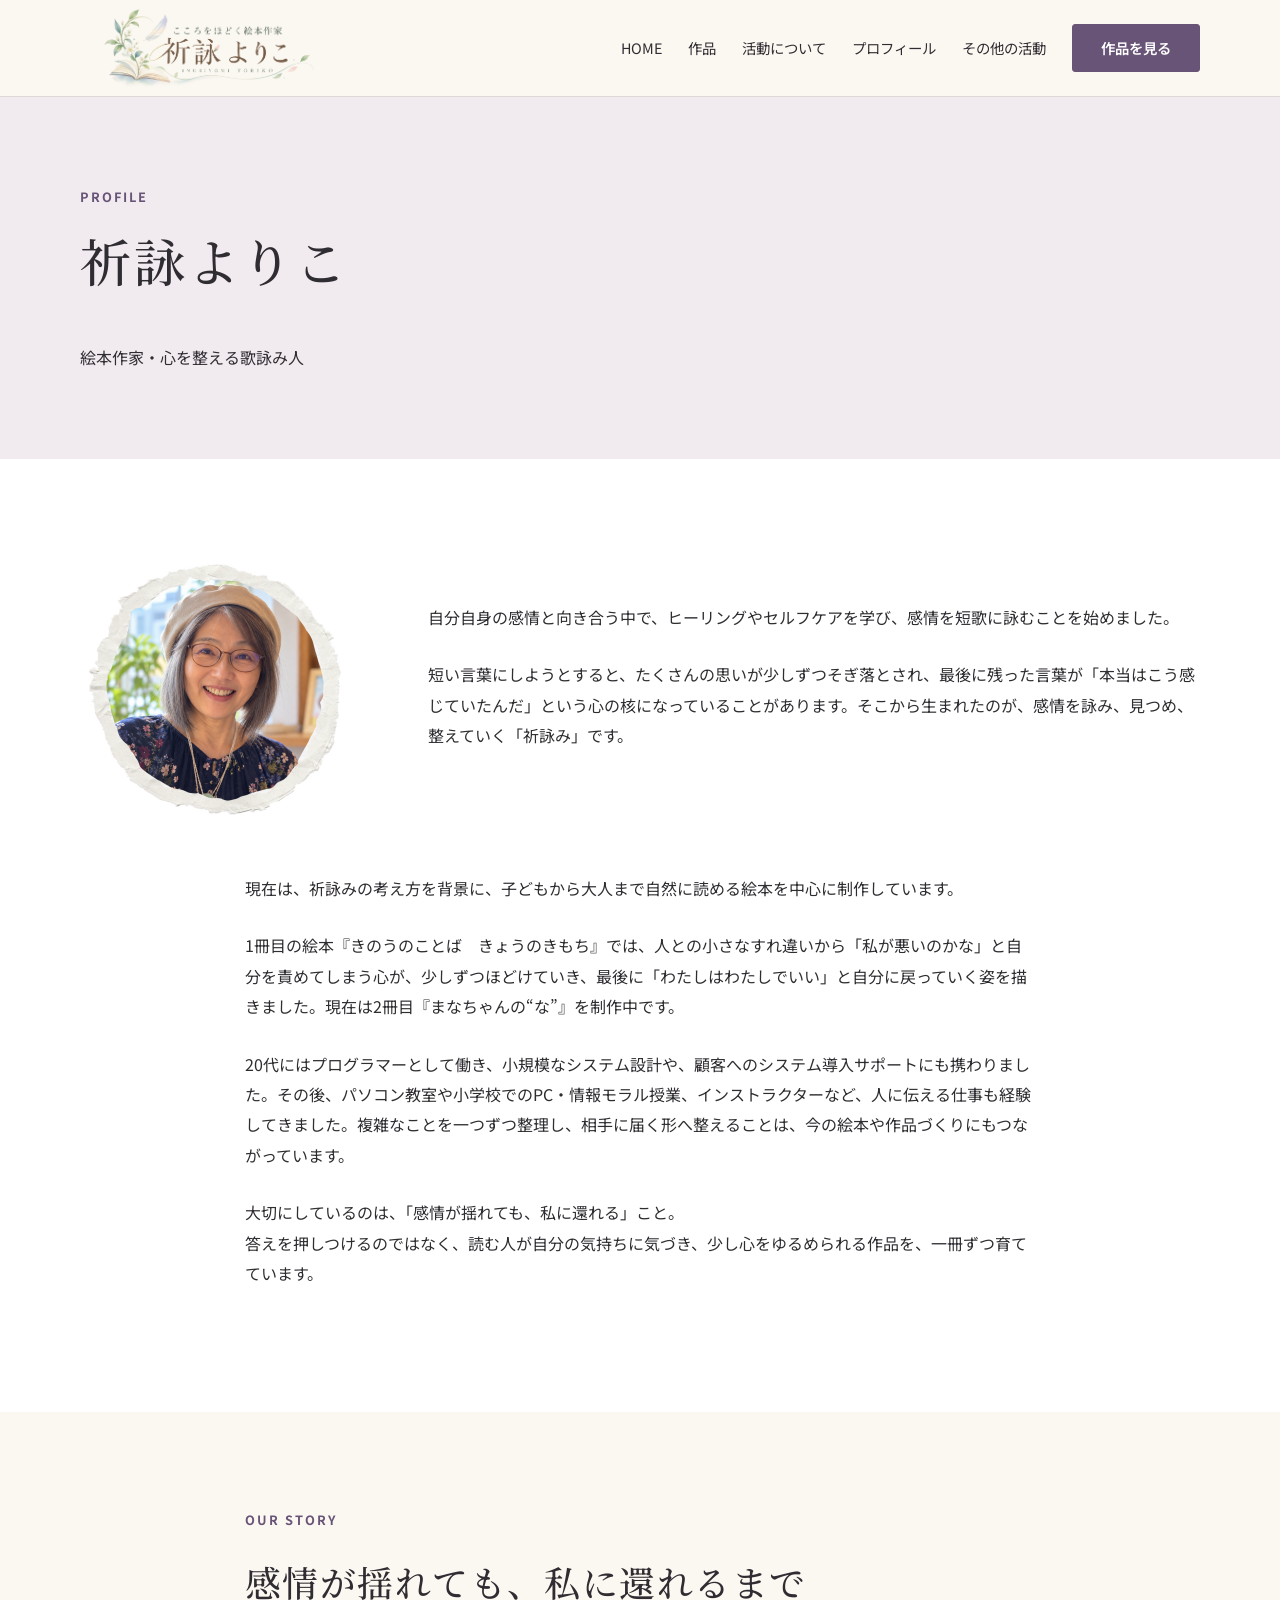
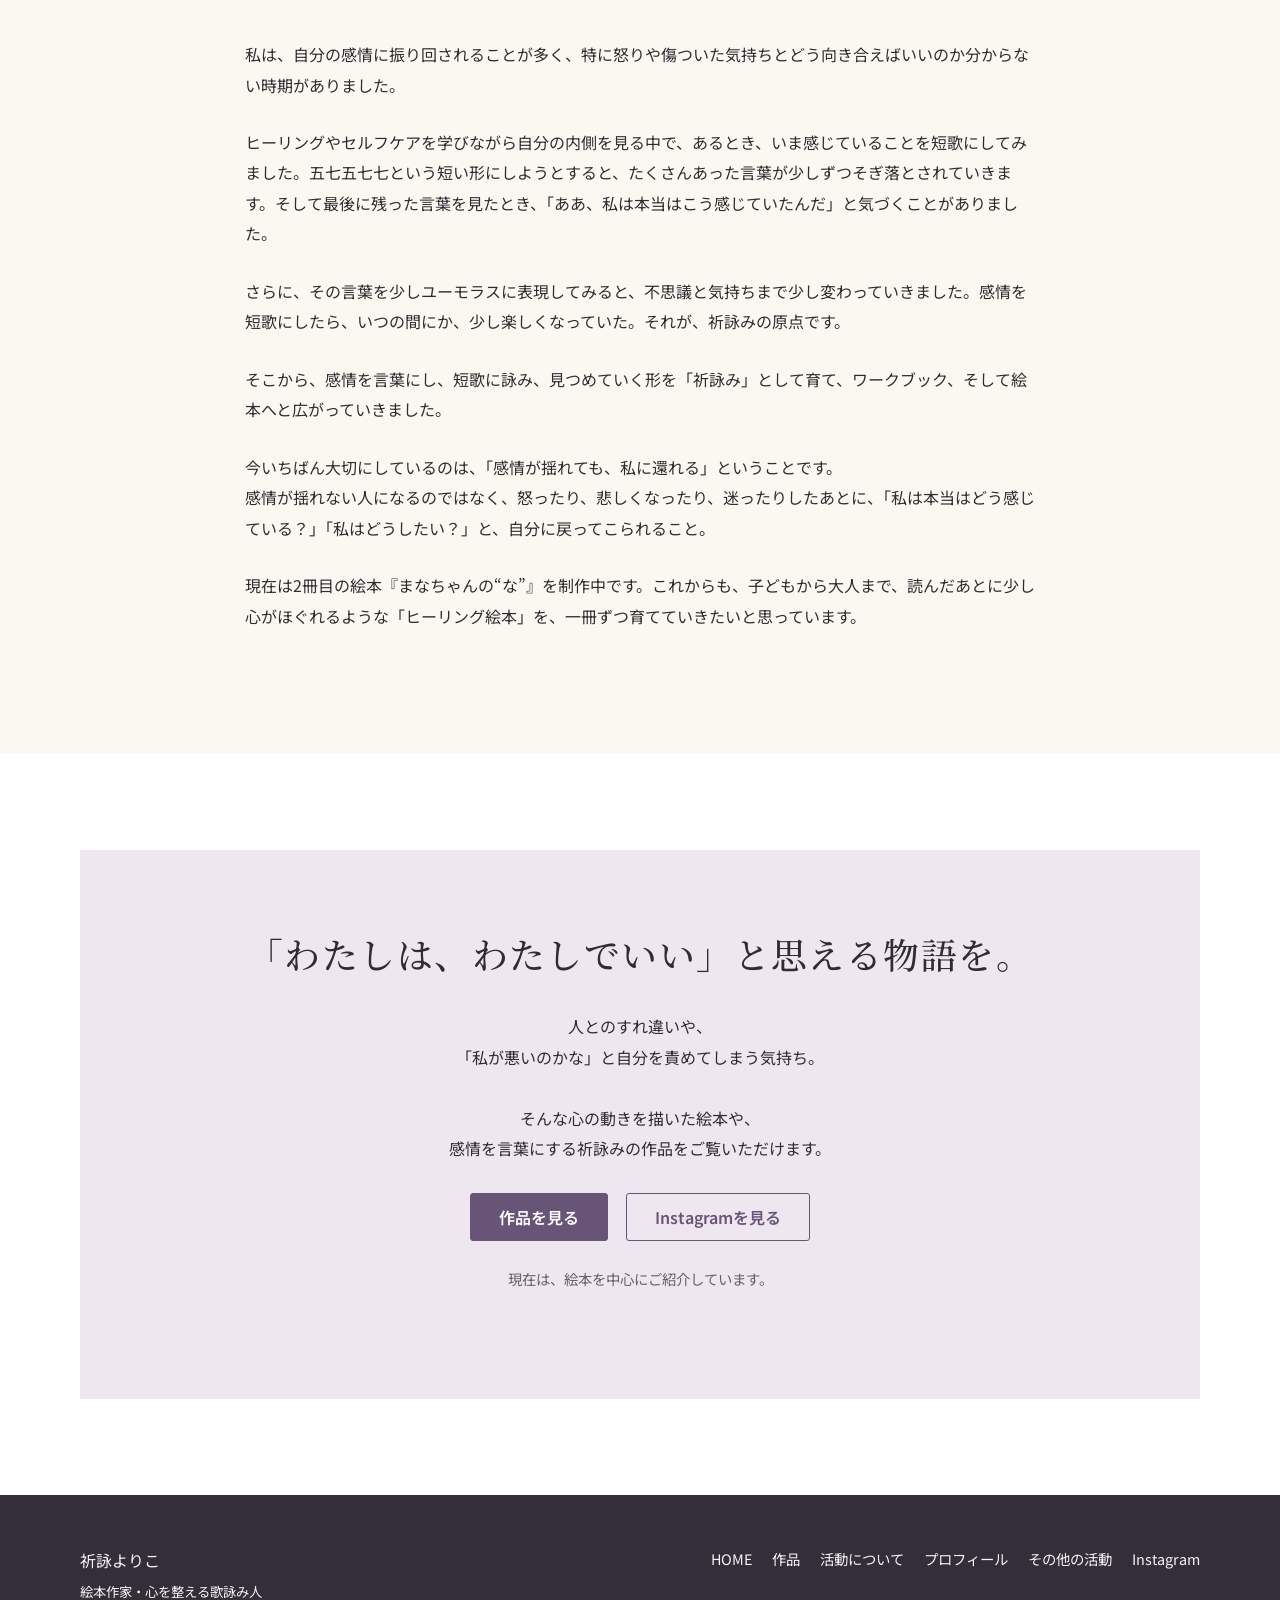
==== commit 75bd22c1: "Replace profile portrait" ====
--- a/profile/index.html
+++ b/profile/index.html
@@ -1 +1 @@
-<!doctype html><html lang="ja"><head><meta charset="utf-8"><meta name="viewport" content="width=device-width,initial-scale=1"><title>プロフィール｜祈詠よりこ</title><meta name="description" content="絵本作家・心を整える歌詠み人、祈詠よりこのプロフィールと祈詠みの歩み。"><link rel="icon" type="image/svg+xml" href="data:image/svg+xml,%3Csvg xmlns='http://www.w3.org/2000/svg' viewBox='0 0 64 64'%3E%3Crect width='64' height='64' rx='12' fill='%23f4ecf2'/%3E%3Cpath d='M16 39q16-29 32 0M24 47q8-14 16 0' fill='none' stroke='%23685477' stroke-width='4' stroke-linecap='round'/%3E%3C/svg%3E"><link rel="stylesheet" href="../styles.css"><script src="../site.js" defer></script></head><body><a class="skip" href="#main">本文へ移動</a><header class="site-header"><div class="wrap head-inner"><a class="brand" href="../"><img src="../assets/New-logo.png" alt="こころをほどく絵本作家・祈詠よりこ"></a><button class="menu-button" type="button" aria-controls="main-nav" aria-expanded="false">メニュー</button><nav class="nav" id="main-nav" aria-label="メインメニュー"><a href="../">HOME</a><a href="../works/">作品</a><a href="../#activity">活動について</a><a href="../profile/" aria-current="page">プロフィール</a><a href="../#other-activities">その他の活動</a><a class="button" href="../works/">作品を見る</a></nav></div></header><main id="main"><section class="page-hero"><div class="wrap"><p class="eyebrow">Profile</p><h1>祈詠よりこ</h1><p>絵本作家・心を整える歌詠み人</p></div></section><section class="section section-white"><div class="wrap profile-intro"><img src="../assets/portrait.png" alt="祈詠よりこのプロフィール写真"><div class="prose"><p>自分自身の感情と向き合う中で、ヒーリングやセルフケアを学び、感情を短歌に詠むことを始めました。</p><p>短い言葉にしようとすると、たくさんの思いが少しずつそぎ落とされ、最後に残った言葉が「本当はこう感じていたんだ」という心の核になっていることがあります。そこから生まれたのが、感情を詠み、見つめ、整えていく「祈詠み」です。</p></div></div><div class="narrow prose" style="padding-top:48px"><p>現在は、祈詠みの考え方を背景に、子どもから大人まで自然に読める絵本を中心に制作しています。</p><p>1冊目の絵本『きのうのことば　きょうのきもち』では、人との小さなすれ違いから「私が悪いのかな」と自分を責めてしまう心が、少しずつほどけていき、最後に「わたしはわたしでいい」と自分に戻っていく姿を描きました。現在は2冊目『まなちゃんの“な”』を制作中です。</p><p>20代にはプログラマーとして働き、小規模なシステム設計や、顧客へのシステム導入サポートにも携わりました。その後、パソコン教室や小学校でのPC・情報モラル授業、インストラクターなど、人に伝える仕事も経験してきました。複雑なことを一つずつ整理し、相手に届く形へ整えることは、今の絵本や作品づくりにもつながっています。</p><p>大切にしているのは、「感情が揺れても、私に還れる」こと。<br>答えを押しつけるのではなく、読む人が自分の気持ちに気づき、少し心をゆるめられる作品を、一冊ずつ育てています。</p></div></section><section class="section" id="story"><div class="narrow prose"><p class="eyebrow">Our Story</p><h2>感情が揺れても、私に還れるまで</h2><p>私は、自分の感情に振り回されることが多く、特に怒りや傷ついた気持ちとどう向き合えばいいのか分からない時期がありました。</p><p>ヒーリングやセルフケアを学びながら自分の内側を見る中で、あるとき、いま感じていることを短歌にしてみました。五七五七七という短い形にしようとすると、たくさんあった言葉が少しずつそぎ落とされていきます。そして最後に残った言葉を見たとき、「ああ、私は本当はこう感じていたんだ」と気づくことがありました。</p><p>さらに、その言葉を少しユーモラスに表現してみると、不思議と気持ちまで少し変わっていきました。感情を短歌にしたら、いつの間にか、少し楽しくなっていた。それが、祈詠みの原点です。</p><p>そこから、感情を言葉にし、短歌に詠み、見つめていく形を「祈詠み」として育て、ワークブック、そして絵本へと広がっていきました。</p><p>今いちばん大切にしているのは、「感情が揺れても、私に還れる」ということです。<br>感情が揺れない人になるのではなく、怒ったり、悲しくなったり、迷ったりしたあとに、「私は本当はどう感じている？」「私はどうしたい？」と、自分に戻ってこられること。</p><p>現在は2冊目の絵本『まなちゃんの“な”』を制作中です。これからも、子どもから大人まで、読んだあとに少し心がほぐれるような「ヒーリング絵本」を、一冊ずつ育てていきたいと思っています。</p></div></section><section class="section section-white"><div class="wrap cta-panel"><h2>「わたしは、わたしでいい」と思える物語を。</h2><p>人とのすれ違いや、<br>「私が悪いのかな」と自分を責めてしまう気持ち。<br><br>そんな心の動きを描いた絵本や、<br>感情を言葉にする祈詠みの作品をご覧いただけます。</p><div class="cta-actions"><a class="button" href="../works/">作品を見る</a><a class="button button-outline" href="https://www.instagram.com/inoriyomi.kokoro/" target="_blank" rel="noopener noreferrer">Instagramを見る</a></div><p class="minor">現在は、絵本を中心にご紹介しています。</p></div></section></main><footer class="site-footer"><div class="wrap footer-inner"><div>祈詠よりこ<br><small>絵本作家・心を整える歌詠み人</small></div><nav class="footer-nav" aria-label="フッターメニュー"><a href="../">HOME</a><a href="../works/">作品</a><a href="../#activity">活動について</a><a href="../profile/">プロフィール</a><a href="../#other-activities">その他の活動</a><a href="https://www.instagram.com/inoriyomi.kokoro/" target="_blank" rel="noopener noreferrer">Instagram</a></nav></div></footer></body></html>
+<!doctype html><html lang="ja"><head><meta charset="utf-8"><meta name="viewport" content="width=device-width,initial-scale=1"><title>プロフィール｜祈詠よりこ</title><meta name="description" content="絵本作家・心を整える歌詠み人、祈詠よりこのプロフィールと祈詠みの歩み。"><link rel="icon" type="image/svg+xml" href="data:image/svg+xml,%3Csvg xmlns='http://www.w3.org/2000/svg' viewBox='0 0 64 64'%3E%3Crect width='64' height='64' rx='12' fill='%23f4ecf2'/%3E%3Cpath d='M16 39q16-29 32 0M24 47q8-14 16 0' fill='none' stroke='%23685477' stroke-width='4' stroke-linecap='round'/%3E%3C/svg%3E"><link rel="stylesheet" href="../styles.css"><script src="../site.js" defer></script></head><body><a class="skip" href="#main">本文へ移動</a><header class="site-header"><div class="wrap head-inner"><a class="brand" href="../"><img src="../assets/New-logo.png" alt="こころをほどく絵本作家・祈詠よりこ"></a><button class="menu-button" type="button" aria-controls="main-nav" aria-expanded="false">メニュー</button><nav class="nav" id="main-nav" aria-label="メインメニュー"><a href="../">HOME</a><a href="../works/">作品</a><a href="../#activity">活動について</a><a href="../profile/" aria-current="page">プロフィール</a><a href="../#other-activities">その他の活動</a><a class="button" href="../works/">作品を見る</a></nav></div></header><main id="main"><section class="page-hero"><div class="wrap"><p class="eyebrow">Profile</p><h1>祈詠よりこ</h1><p>絵本作家・心を整える歌詠み人</p></div></section><section class="section section-white"><div class="wrap profile-intro"><img src="../assets/portrait-new.png" alt="祈詠よりこのプロフィール写真"><div class="prose"><p>自分自身の感情と向き合う中で、ヒーリングやセルフケアを学び、感情を短歌に詠むことを始めました。</p><p>短い言葉にしようとすると、たくさんの思いが少しずつそぎ落とされ、最後に残った言葉が「本当はこう感じていたんだ」という心の核になっていることがあります。そこから生まれたのが、感情を詠み、見つめ、整えていく「祈詠み」です。</p></div></div><div class="narrow prose" style="padding-top:48px"><p>現在は、祈詠みの考え方を背景に、子どもから大人まで自然に読める絵本を中心に制作しています。</p><p>1冊目の絵本『きのうのことば　きょうのきもち』では、人との小さなすれ違いから「私が悪いのかな」と自分を責めてしまう心が、少しずつほどけていき、最後に「わたしはわたしでいい」と自分に戻っていく姿を描きました。現在は2冊目『まなちゃんの“な”』を制作中です。</p><p>20代にはプログラマーとして働き、小規模なシステム設計や、顧客へのシステム導入サポートにも携わりました。その後、パソコン教室や小学校でのPC・情報モラル授業、インストラクターなど、人に伝える仕事も経験してきました。複雑なことを一つずつ整理し、相手に届く形へ整えることは、今の絵本や作品づくりにもつながっています。</p><p>大切にしているのは、「感情が揺れても、私に還れる」こと。<br>答えを押しつけるのではなく、読む人が自分の気持ちに気づき、少し心をゆるめられる作品を、一冊ずつ育てています。</p></div></section><section class="section" id="story"><div class="narrow prose"><p class="eyebrow">Our Story</p><h2>感情が揺れても、私に還れるまで</h2><p>私は、自分の感情に振り回されることが多く、特に怒りや傷ついた気持ちとどう向き合えばいいのか分からない時期がありました。</p><p>ヒーリングやセルフケアを学びながら自分の内側を見る中で、あるとき、いま感じていることを短歌にしてみました。五七五七七という短い形にしようとすると、たくさんあった言葉が少しずつそぎ落とされていきます。そして最後に残った言葉を見たとき、「ああ、私は本当はこう感じていたんだ」と気づくことがありました。</p><p>さらに、その言葉を少しユーモラスに表現してみると、不思議と気持ちまで少し変わっていきました。感情を短歌にしたら、いつの間にか、少し楽しくなっていた。それが、祈詠みの原点です。</p><p>そこから、感情を言葉にし、短歌に詠み、見つめていく形を「祈詠み」として育て、ワークブック、そして絵本へと広がっていきました。</p><p>今いちばん大切にしているのは、「感情が揺れても、私に還れる」ということです。<br>感情が揺れない人になるのではなく、怒ったり、悲しくなったり、迷ったりしたあとに、「私は本当はどう感じている？」「私はどうしたい？」と、自分に戻ってこられること。</p><p>現在は2冊目の絵本『まなちゃんの“な”』を制作中です。これからも、子どもから大人まで、読んだあとに少し心がほぐれるような「ヒーリング絵本」を、一冊ずつ育てていきたいと思っています。</p></div></section><section class="section section-white"><div class="wrap cta-panel"><h2>「わたしは、わたしでいい」と思える物語を。</h2><p>人とのすれ違いや、<br>「私が悪いのかな」と自分を責めてしまう気持ち。<br><br>そんな心の動きを描いた絵本や、<br>感情を言葉にする祈詠みの作品をご覧いただけます。</p><div class="cta-actions"><a class="button" href="../works/">作品を見る</a><a class="button button-outline" href="https://www.instagram.com/inoriyomi.kokoro/" target="_blank" rel="noopener noreferrer">Instagramを見る</a></div><p class="minor">現在は、絵本を中心にご紹介しています。</p></div></section></main><footer class="site-footer"><div class="wrap footer-inner"><div>祈詠よりこ<br><small>絵本作家・心を整える歌詠み人</small></div><nav class="footer-nav" aria-label="フッターメニュー"><a href="../">HOME</a><a href="../works/">作品</a><a href="../#activity">活動について</a><a href="../profile/">プロフィール</a><a href="../#other-activities">その他の活動</a><a href="https://www.instagram.com/inoriyomi.kokoro/" target="_blank" rel="noopener noreferrer">Instagram</a></nav></div></footer></body></html>
--- a/styles.css
+++ b/styles.css
@@ -52,3 +52,5 @@
  .menu-button{display:block;flex:none;width:42px;height:42px;padding:0;font-size:0;line-height:1}
  .menu-button::before{content:"☰";font-size:24px}
 }
+/* Crop the supplied wide portrait to the existing circular profile frames. */
+.profile-brief img,.profile-intro img{aspect-ratio:1/1;object-fit:cover;object-position:center;border-radius:50%}
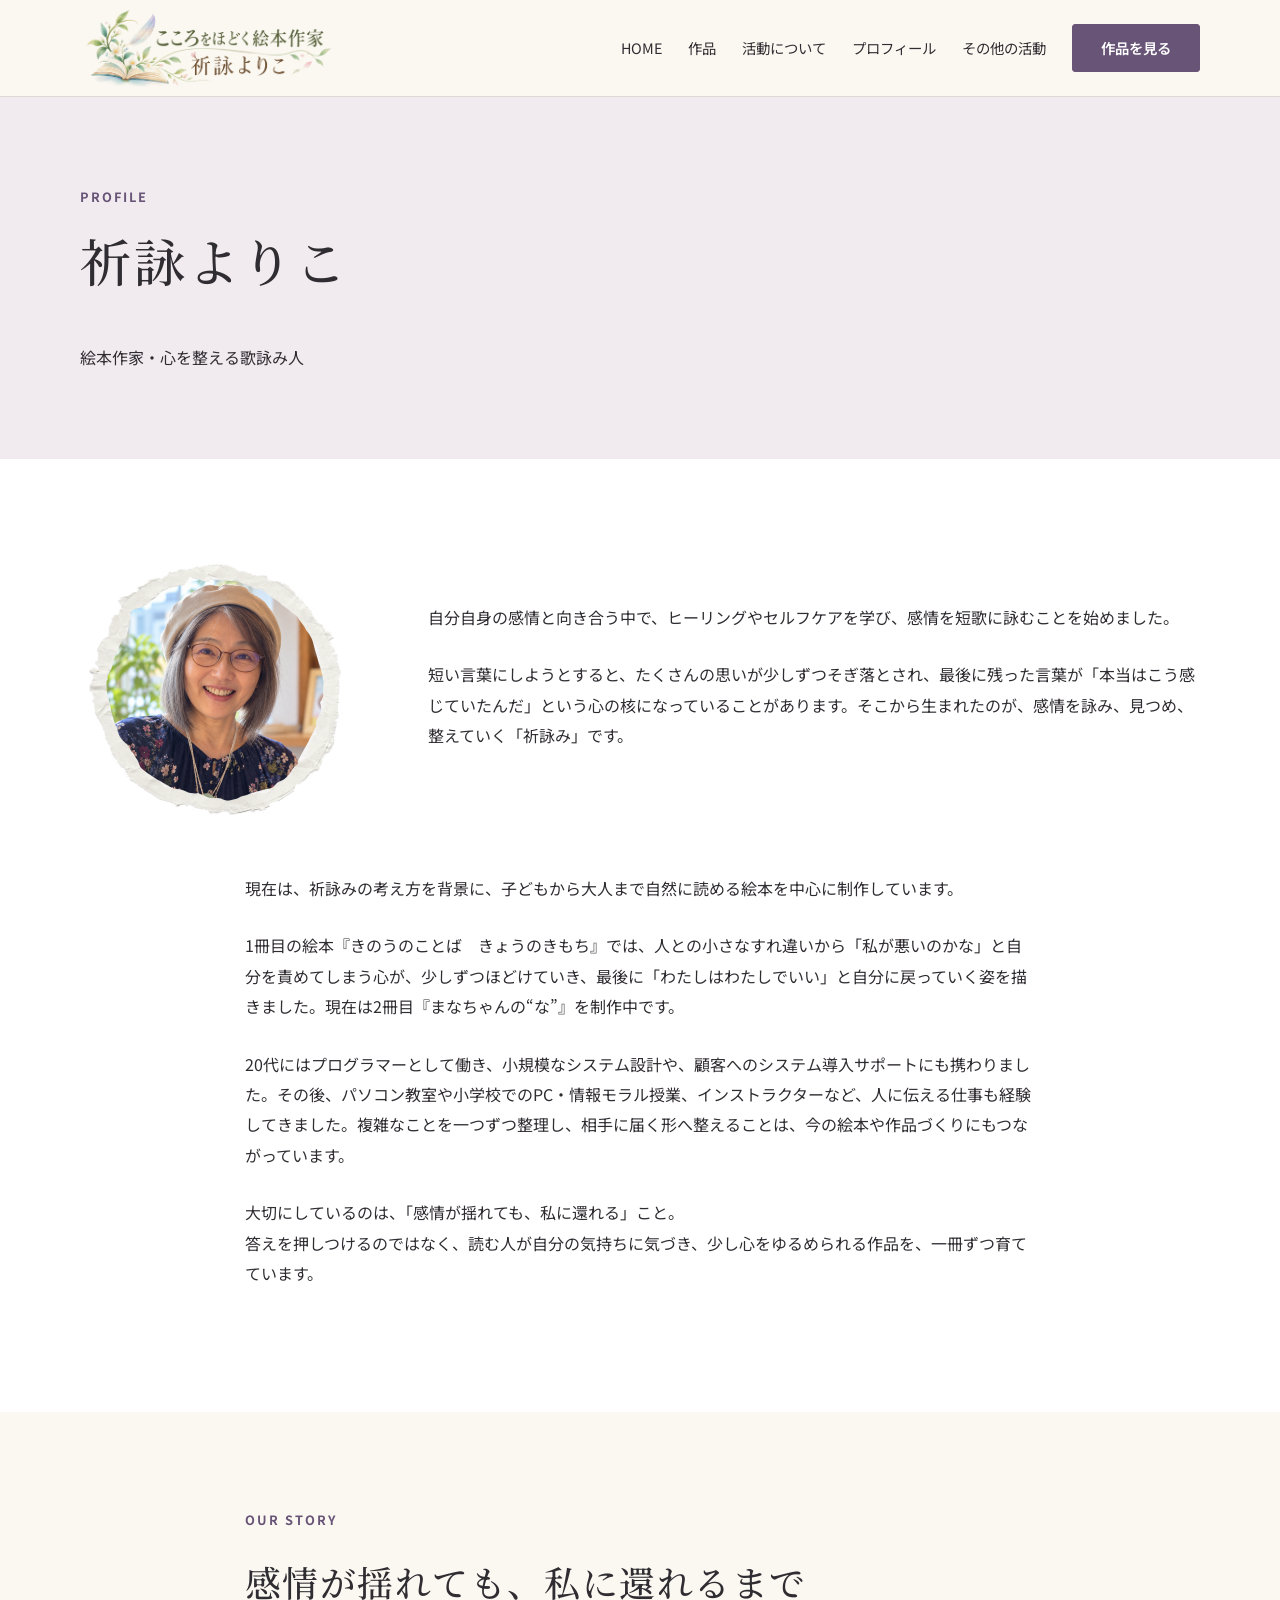
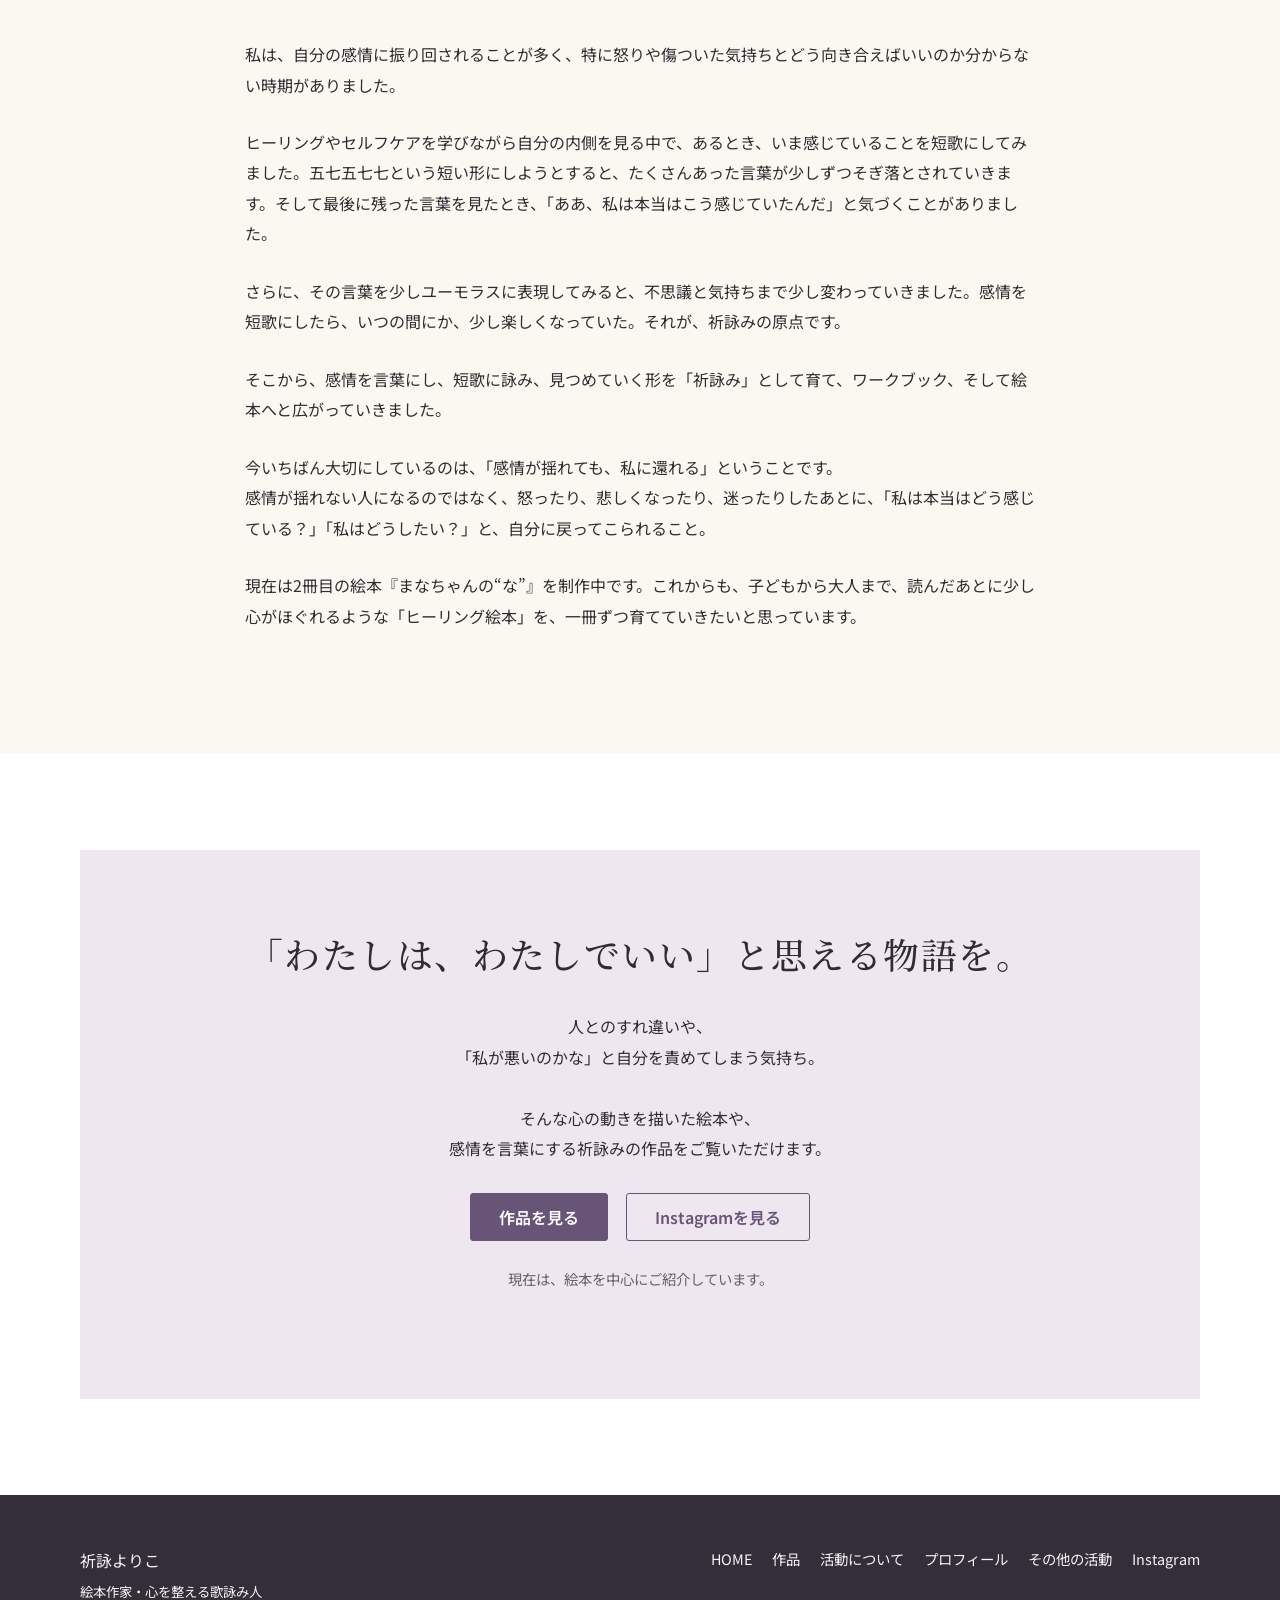
==== commit 75ec00b8: "Update work descriptions and unify header logo" ====
--- a/profile/index.html
+++ b/profile/index.html
@@ -1 +1 @@
-<!doctype html><html lang="ja"><head><meta charset="utf-8"><meta name="viewport" content="width=device-width,initial-scale=1"><title>プロフィール｜祈詠よりこ</title><meta name="description" content="絵本作家・心を整える歌詠み人、祈詠よりこのプロフィールと祈詠みの歩み。"><link rel="icon" type="image/svg+xml" href="data:image/svg+xml,%3Csvg xmlns='http://www.w3.org/2000/svg' viewBox='0 0 64 64'%3E%3Crect width='64' height='64' rx='12' fill='%23f4ecf2'/%3E%3Cpath d='M16 39q16-29 32 0M24 47q8-14 16 0' fill='none' stroke='%23685477' stroke-width='4' stroke-linecap='round'/%3E%3C/svg%3E"><link rel="stylesheet" href="../styles.css"><script src="../site.js" defer></script></head><body><a class="skip" href="#main">本文へ移動</a><header class="site-header"><div class="wrap head-inner"><a class="brand" href="../"><img src="../assets/New-logo.png" alt="こころをほどく絵本作家・祈詠よりこ"></a><button class="menu-button" type="button" aria-controls="main-nav" aria-expanded="false">メニュー</button><nav class="nav" id="main-nav" aria-label="メインメニュー"><a href="../">HOME</a><a href="../works/">作品</a><a href="../#activity">活動について</a><a href="../profile/" aria-current="page">プロフィール</a><a href="../#other-activities">その他の活動</a><a class="button" href="../works/">作品を見る</a></nav></div></header><main id="main"><section class="page-hero"><div class="wrap"><p class="eyebrow">Profile</p><h1>祈詠よりこ</h1><p>絵本作家・心を整える歌詠み人</p></div></section><section class="section section-white"><div class="wrap profile-intro"><img src="../assets/portrait-new.png" alt="祈詠よりこのプロフィール写真"><div class="prose"><p>自分自身の感情と向き合う中で、ヒーリングやセルフケアを学び、感情を短歌に詠むことを始めました。</p><p>短い言葉にしようとすると、たくさんの思いが少しずつそぎ落とされ、最後に残った言葉が「本当はこう感じていたんだ」という心の核になっていることがあります。そこから生まれたのが、感情を詠み、見つめ、整えていく「祈詠み」です。</p></div></div><div class="narrow prose" style="padding-top:48px"><p>現在は、祈詠みの考え方を背景に、子どもから大人まで自然に読める絵本を中心に制作しています。</p><p>1冊目の絵本『きのうのことば　きょうのきもち』では、人との小さなすれ違いから「私が悪いのかな」と自分を責めてしまう心が、少しずつほどけていき、最後に「わたしはわたしでいい」と自分に戻っていく姿を描きました。現在は2冊目『まなちゃんの“な”』を制作中です。</p><p>20代にはプログラマーとして働き、小規模なシステム設計や、顧客へのシステム導入サポートにも携わりました。その後、パソコン教室や小学校でのPC・情報モラル授業、インストラクターなど、人に伝える仕事も経験してきました。複雑なことを一つずつ整理し、相手に届く形へ整えることは、今の絵本や作品づくりにもつながっています。</p><p>大切にしているのは、「感情が揺れても、私に還れる」こと。<br>答えを押しつけるのではなく、読む人が自分の気持ちに気づき、少し心をゆるめられる作品を、一冊ずつ育てています。</p></div></section><section class="section" id="story"><div class="narrow prose"><p class="eyebrow">Our Story</p><h2>感情が揺れても、私に還れるまで</h2><p>私は、自分の感情に振り回されることが多く、特に怒りや傷ついた気持ちとどう向き合えばいいのか分からない時期がありました。</p><p>ヒーリングやセルフケアを学びながら自分の内側を見る中で、あるとき、いま感じていることを短歌にしてみました。五七五七七という短い形にしようとすると、たくさんあった言葉が少しずつそぎ落とされていきます。そして最後に残った言葉を見たとき、「ああ、私は本当はこう感じていたんだ」と気づくことがありました。</p><p>さらに、その言葉を少しユーモラスに表現してみると、不思議と気持ちまで少し変わっていきました。感情を短歌にしたら、いつの間にか、少し楽しくなっていた。それが、祈詠みの原点です。</p><p>そこから、感情を言葉にし、短歌に詠み、見つめていく形を「祈詠み」として育て、ワークブック、そして絵本へと広がっていきました。</p><p>今いちばん大切にしているのは、「感情が揺れても、私に還れる」ということです。<br>感情が揺れない人になるのではなく、怒ったり、悲しくなったり、迷ったりしたあとに、「私は本当はどう感じている？」「私はどうしたい？」と、自分に戻ってこられること。</p><p>現在は2冊目の絵本『まなちゃんの“な”』を制作中です。これからも、子どもから大人まで、読んだあとに少し心がほぐれるような「ヒーリング絵本」を、一冊ずつ育てていきたいと思っています。</p></div></section><section class="section section-white"><div class="wrap cta-panel"><h2>「わたしは、わたしでいい」と思える物語を。</h2><p>人とのすれ違いや、<br>「私が悪いのかな」と自分を責めてしまう気持ち。<br><br>そんな心の動きを描いた絵本や、<br>感情を言葉にする祈詠みの作品をご覧いただけます。</p><div class="cta-actions"><a class="button" href="../works/">作品を見る</a><a class="button button-outline" href="https://www.instagram.com/inoriyomi.kokoro/" target="_blank" rel="noopener noreferrer">Instagramを見る</a></div><p class="minor">現在は、絵本を中心にご紹介しています。</p></div></section></main><footer class="site-footer"><div class="wrap footer-inner"><div>祈詠よりこ<br><small>絵本作家・心を整える歌詠み人</small></div><nav class="footer-nav" aria-label="フッターメニュー"><a href="../">HOME</a><a href="../works/">作品</a><a href="../#activity">活動について</a><a href="../profile/">プロフィール</a><a href="../#other-activities">その他の活動</a><a href="https://www.instagram.com/inoriyomi.kokoro/" target="_blank" rel="noopener noreferrer">Instagram</a></nav></div></footer></body></html>
+<!doctype html><html lang="ja"><head><meta charset="utf-8"><meta name="viewport" content="width=device-width,initial-scale=1"><title>プロフィール｜祈詠よりこ</title><meta name="description" content="絵本作家・心を整える歌詠み人、祈詠よりこのプロフィールと祈詠みの歩み。"><link rel="icon" type="image/png" sizes="128x128" href="../assets/favicon.png"><link rel="stylesheet" href="../styles.css"><script src="../site.js" defer></script></head><body><a class="skip" href="#main">本文へ移動</a><header class="site-header"><div class="wrap head-inner"><a class="brand" href="../"><img src="../assets/logo3.png" alt="こころをほどく絵本作家・祈詠よりこ"></a><button class="menu-button" type="button" aria-controls="main-nav" aria-expanded="false">メニュー</button><nav class="nav" id="main-nav" aria-label="メインメニュー"><a href="../">HOME</a><a href="../works/">作品</a><a href="../#activity">活動について</a><a href="../profile/" aria-current="page">プロフィール</a><a href="../#other-activities">その他の活動</a><a class="button" href="../works/">作品を見る</a></nav></div></header><main id="main"><section class="page-hero"><div class="wrap"><p class="eyebrow">Profile</p><h1>祈詠よりこ</h1><p>絵本作家・心を整える歌詠み人</p></div></section><section class="section section-white"><div class="wrap profile-intro"><img src="../assets/portrait-new.png" alt="祈詠よりこのプロフィール写真"><div class="prose"><p>自分自身の感情と向き合う中で、ヒーリングやセルフケアを学び、感情を短歌に詠むことを始めました。</p><p>短い言葉にしようとすると、たくさんの思いが少しずつそぎ落とされ、最後に残った言葉が「本当はこう感じていたんだ」という心の核になっていることがあります。そこから生まれたのが、感情を詠み、見つめ、整えていく「祈詠み」です。</p></div></div><div class="narrow prose" style="padding-top:48px"><p>現在は、祈詠みの考え方を背景に、子どもから大人まで自然に読める絵本を中心に制作しています。</p><p>1冊目の絵本『きのうのことば　きょうのきもち』では、人との小さなすれ違いから「私が悪いのかな」と自分を責めてしまう心が、少しずつほどけていき、最後に「わたしはわたしでいい」と自分に戻っていく姿を描きました。現在は2冊目『まなちゃんの“な”』を制作中です。</p><p>20代にはプログラマーとして働き、小規模なシステム設計や、顧客へのシステム導入サポートにも携わりました。その後、パソコン教室や小学校でのPC・情報モラル授業、インストラクターなど、人に伝える仕事も経験してきました。複雑なことを一つずつ整理し、相手に届く形へ整えることは、今の絵本や作品づくりにもつながっています。</p><p>大切にしているのは、「感情が揺れても、私に還れる」こと。<br>答えを押しつけるのではなく、読む人が自分の気持ちに気づき、少し心をゆるめられる作品を、一冊ずつ育てています。</p></div></section><section class="section" id="story"><div class="narrow prose"><p class="eyebrow">Our Story</p><h2>感情が揺れても、私に還れるまで</h2><p>私は、自分の感情に振り回されることが多く、特に怒りや傷ついた気持ちとどう向き合えばいいのか分からない時期がありました。</p><p>ヒーリングやセルフケアを学びながら自分の内側を見る中で、あるとき、いま感じていることを短歌にしてみました。五七五七七という短い形にしようとすると、たくさんあった言葉が少しずつそぎ落とされていきます。そして最後に残った言葉を見たとき、「ああ、私は本当はこう感じていたんだ」と気づくことがありました。</p><p>さらに、その言葉を少しユーモラスに表現してみると、不思議と気持ちまで少し変わっていきました。感情を短歌にしたら、いつの間にか、少し楽しくなっていた。それが、祈詠みの原点です。</p><p>そこから、感情を言葉にし、短歌に詠み、見つめていく形を「祈詠み」として育て、ワークブック、そして絵本へと広がっていきました。</p><p>今いちばん大切にしているのは、「感情が揺れても、私に還れる」ということです。<br>感情が揺れない人になるのではなく、怒ったり、悲しくなったり、迷ったりしたあとに、「私は本当はどう感じている？」「私はどうしたい？」と、自分に戻ってこられること。</p><p>現在は2冊目の絵本『まなちゃんの“な”』を制作中です。これからも、子どもから大人まで、読んだあとに少し心がほぐれるような「ヒーリング絵本」を、一冊ずつ育てていきたいと思っています。</p></div></section><section class="section section-white"><div class="wrap cta-panel"><h2>「わたしは、わたしでいい」と思える物語を。</h2><p>人とのすれ違いや、<br>「私が悪いのかな」と自分を責めてしまう気持ち。<br><br>そんな心の動きを描いた絵本や、<br>感情を言葉にする祈詠みの作品をご覧いただけます。</p><div class="cta-actions"><a class="button" href="../works/">作品を見る</a><a class="button button-outline" href="https://www.instagram.com/inoriyomi.kokoro/" target="_blank" rel="noopener noreferrer">Instagramを見る</a></div><p class="minor">現在は、絵本を中心にご紹介しています。</p></div></section></main><footer class="site-footer"><div class="wrap footer-inner"><div>祈詠よりこ<br><small>絵本作家・心を整える歌詠み人</small></div><nav class="footer-nav" aria-label="フッターメニュー"><a href="../">HOME</a><a href="../works/">作品</a><a href="../#activity">活動について</a><a href="../profile/">プロフィール</a><a href="../#other-activities">その他の活動</a><a href="https://www.instagram.com/inoriyomi.kokoro/" target="_blank" rel="noopener noreferrer">Instagram</a></nav></div></footer></body></html>
--- a/styles.css
+++ b/styles.css
@@ -1,5 +1,5 @@
 @import url('https://fonts.googleapis.com/css2?family=Noto+Sans+JP:wght@400;500;600;700&family=Noto+Serif+JP:wght@400;500;600&display=swap');
-:root{--paper:#fbf8f2;--white:#fff;--ink:#302d32;--muted:#66616b;--plum:#685477;--plum-dark:#4e3c5c;--lav:#eee7ef;--line:#ded8d7;--gold:#ae9976}*{box-sizing:border-box}html{scroll-behavior:smooth}body{margin:0;color:var(--ink);background:var(--paper);font-family:'Noto Sans JP',system-ui,sans-serif;font-size:16px;line-height:1.9}h1,h2,h3,p{margin-top:0}h1,h2,.serif{font-family:'Noto Serif JP',serif;font-weight:500;line-height:1.55}h1{font-size:clamp(2rem,4vw,3.45rem);letter-spacing:.055em}h2{font-size:clamp(1.65rem,2.8vw,2.45rem);letter-spacing:.04em}h3{font-size:1.24rem;line-height:1.6}a{color:inherit}img{display:block;max-width:100%}.wrap{width:min(1120px,calc(100% - 48px));margin:auto}.narrow{width:min(800px,calc(100% - 48px));margin:auto}.eyebrow{font-size:.8rem;letter-spacing:.16em;color:var(--plum);font-weight:700;text-transform:uppercase;margin-bottom:.7rem}.site-header{position:sticky;top:0;z-index:20;background:rgba(251,248,242,.96);backdrop-filter:blur(14px);border-bottom:1px solid var(--line)}.head-inner{height:96px;display:flex;align-items:center;gap:18px}.brand{display:flex;align-items:center;min-width:0;text-decoration:none;margin-right:auto}.brand img{display:block;width:258px;height:auto;object-fit:contain}.nav{display:flex;align-items:center;gap:26px;font-size:.9rem}.nav a{text-decoration:none}.nav a:hover,.text-link:hover{text-decoration:underline;text-underline-offset:5px}.button{display:inline-flex;justify-content:center;align-items:center;min-height:48px;padding:10px 28px;text-decoration:none;background:var(--plum);color:white;border:1px solid var(--plum);border-radius:3px;font-weight:600;line-height:1.4;white-space:nowrap}.button:hover{background:var(--plum-dark)}.button-outline{background:transparent;color:var(--plum)}.button-outline:hover{background:var(--lav)}.menu-button{display:none;background:transparent;border:1px solid var(--line);font:inherit;padding:6px 12px;border-radius:3px}.hero{padding:64px 0 84px}.hero-grid{display:grid;grid-template-columns:1fr 1.06fr;align-items:center;gap:5%;min-height:570px}.hero-copy{padding:24px 0}.hero-copy .role{color:var(--plum);font-weight:600;margin-bottom:28px}.hero-copy .lead{max-width:31em;margin-bottom:34px}.hero-image{height:570px;overflow:hidden;border-radius:48% 48% 5px 5px/22% 22% 5px 5px;background:#eaf2f1}.hero-image img{width:100%;height:100%;object-fit:cover;object-position:center}.section{padding:96px 0}.section-white{background:white}.section-tint{background:#f2edf2}.section-head{margin-bottom:36px}.list-soft{display:grid;grid-template-columns:1fr 1fr;gap:14px;list-style:none;padding:0;margin:0}.list-soft li{background:white;border-left:3px solid #b8a7bf;padding:18px 22px}.two-col{display:grid;grid-template-columns:1fr 1fr;gap:8%;align-items:center}.quote-band{font-family:'Noto Serif JP',serif;font-size:clamp(1.25rem,2.3vw,1.85rem);line-height:1.8;color:var(--plum)}.feature{display:grid;grid-template-columns:minmax(250px,420px) 1fr;gap:7%;align-items:center}.feature-image{background:#eee9df;overflow:hidden}.feature-image img{width:100%;aspect-ratio:4/3;object-fit:cover}.feature h3{font-size:1.5rem}.book-meta{color:var(--muted);font-size:.92rem}.book-actions{display:flex;gap:12px;flex-wrap:wrap;margin-top:24px}.small-book{display:grid;grid-template-columns:170px 1fr;gap:32px;align-items:center;padding:34px 0;border-top:1px solid var(--line)}.small-book img{width:170px;aspect-ratio:1/1;object-fit:contain;background:#fff}.small-book h3{margin-bottom:8px}.pathway{display:grid;grid-template-columns:repeat(3,1fr);gap:14px}.path-step{padding:32px 26px;background:white;border-top:3px solid #b8a7bf}.path-step .number{font-size:.8rem;color:var(--plum);font-weight:700;letter-spacing:.12em}.path-step p:last-child{margin-bottom:0}.values{display:grid;grid-template-columns:repeat(3,1fr);gap:22px}.value{padding:30px 26px;border:1px solid var(--line);background:white}.value .index{color:var(--gold);font-family:'Noto Serif JP',serif;font-size:1.25rem}.value h3{margin:10px 0}.value p{font-size:.94rem;margin-bottom:0}.review{border-left:3px solid var(--gold);padding-left:24px;font-family:'Noto Serif JP',serif;font-size:1.4rem}.ranking{display:flex;gap:16px;align-items:start;margin-top:24px}.ranking img{width:105px;height:145px;object-fit:contain;object-position:top;background:white;border:1px solid var(--line)}.profile-brief{display:grid;grid-template-columns:240px 1fr;gap:6%;align-items:center}.profile-brief img{width:240px;aspect-ratio:1/1;object-fit:cover;border-radius:50%}.cta-panel{text-align:center;padding:76px 40px;background:var(--lav)}.cta-panel p{max-width:600px;margin:0 auto 30px}.cta-actions{display:flex;justify-content:center;gap:18px;flex-wrap:wrap}.minor{font-size:.9rem;color:var(--muted);margin-top:24px!important}.site-footer{padding:50px 0;background:#342e38;color:#f8f4f7}.footer-inner{display:flex;justify-content:space-between;gap:30px;align-items:start}.footer-nav{display:flex;gap:20px;flex-wrap:wrap;font-size:.9rem}.footer-nav a{text-decoration:none}.page-hero{padding:88px 0 70px;background:#f1ebf0}.page-hero p{max-width:730px}.work-card{display:grid;grid-template-columns:38% 1fr;gap:6%;align-items:center;padding:72px 0;border-bottom:1px solid var(--line)}.work-card img{width:100%;max-height:410px;object-fit:contain;background:white}.work-card h2{font-size:clamp(1.5rem,2.4vw,2.1rem)}.work-card p{max-width:38em}.prices{list-style:none;margin:18px 0;padding:0;font-weight:600}.prices li{margin:3px 0}.badge{color:var(--plum);font-size:.82rem;font-weight:700;letter-spacing:.12em}.prose{max-width:790px}.prose p{margin-bottom:1.7em}.profile-intro{display:grid;grid-template-columns:270px 1fr;gap:7%;align-items:center}.profile-intro img{width:270px;border-radius:50%}.faq details{border-top:1px solid var(--line);padding:20px 0}.faq details:last-child{border-bottom:1px solid var(--line)}.faq summary{cursor:pointer;font-weight:600}.faq details p{margin:15px 0 0}.text-link{color:var(--plum);font-weight:600}.skip{position:absolute;left:-9999px;top:0;background:white;padding:10px;z-index:100}.skip:focus{left:10px}#activity{scroll-margin-top:100px}@media(max-width:800px){.head-inner{height:68px}.nav{display:none;position:absolute;left:0;right:0;top:68px;background:var(--paper);padding:22px 24px;border-bottom:1px solid var(--line);flex-direction:column;align-items:stretch;gap:14px}.nav.open{display:flex}.head-cta{display:none}.menu-button{display:block}.hero{padding:30px 0 64px}.hero-grid{grid-template-columns:1fr;min-height:0}.hero-image{height:360px;grid-row:1;border-radius:45% 45% 3px 3px/30% 30% 3px 3px}.hero-copy{padding:30px 0 0}.section{padding:64px 0}.two-col,.feature,.profile-brief,.profile-intro,.work-card{grid-template-columns:1fr;gap:28px}.feature-image{max-width:520px}.pathway,.values{grid-template-columns:1fr}.profile-brief img,.profile-intro img{width:190px}.work-card{padding:48px 0}.work-card img{max-height:350px}.footer-inner{flex-direction:column}.page-hero{padding:62px 0 50px}}@media(max-width:520px){.wrap,.narrow{width:min(100% - 36px,1120px)}.list-soft{grid-template-columns:1fr}.small-book{grid-template-columns:110px 1fr;gap:18px}.small-book img{width:110px}.ranking img{width:83px;height:116px}.cta-panel{padding:58px 22px}.hero-image{height:290px}}
+:root{--paper:#fbf8f2;--white:#fff;--ink:#302d32;--muted:#66616b;--plum:#685477;--plum-dark:#4e3c5c;--lav:#eee7ef;--line:#ded8d7;--gold:#ae9976}*{box-sizing:border-box}html{scroll-behavior:smooth}body{margin:0;color:var(--ink);background:var(--paper);font-family:'Noto Sans JP',system-ui,sans-serif;font-size:16px;line-height:1.9}h1,h2,h3,p{margin-top:0}h1,h2,.serif{font-family:'Noto Serif JP',serif;font-weight:500;line-height:1.55}h1{font-size:clamp(2rem,4vw,3.45rem);letter-spacing:.055em}h2{font-size:clamp(1.65rem,2.8vw,2.45rem);letter-spacing:.04em}h3{font-size:1.24rem;line-height:1.6}a{color:inherit}img{display:block;max-width:100%}.wrap{width:min(1120px,calc(100% - 48px));margin:auto}.narrow{width:min(800px,calc(100% - 48px));margin:auto}.eyebrow{font-size:.8rem;letter-spacing:.16em;color:var(--plum);font-weight:700;text-transform:uppercase;margin-bottom:.7rem}.site-header{position:sticky;top:0;z-index:20;background:rgba(251,248,242,.96);backdrop-filter:blur(14px);border-bottom:1px solid var(--line)}.head-inner{height:96px;display:flex;align-items:center;gap:18px}.brand{display:flex;align-items:center;min-width:0;text-decoration:none;margin-right:auto}.brand img{display:block;width:258px;height:auto;object-fit:contain}.nav{display:flex;align-items:center;gap:26px;font-size:.9rem}.nav a{text-decoration:none}.nav a:hover,.text-link:hover{text-decoration:underline;text-underline-offset:5px}.button{display:inline-flex;justify-content:center;align-items:center;min-height:48px;padding:10px 28px;text-decoration:none;background:var(--plum);color:white;border:1px solid var(--plum);border-radius:3px;font-weight:600;line-height:1.4;white-space:nowrap}.button:hover{background:var(--plum-dark)}.button-outline{background:transparent;color:var(--plum)}.button-outline:hover{background:var(--lav)}.menu-button{display:none;background:transparent;border:1px solid var(--line);font:inherit;padding:6px 12px;border-radius:3px}.hero{padding:64px 0 84px}.hero-grid{display:grid;grid-template-columns:1fr 1.06fr;align-items:center;gap:5%;min-height:570px}.hero-copy{padding:24px 0}.hero-copy .role{color:var(--plum);font-weight:600;margin-bottom:28px}.hero-copy .lead{max-width:31em;margin-bottom:34px}.hero-image{height:570px;overflow:hidden;border-radius:48% 48% 5px 5px/22% 22% 5px 5px;background:#eaf2f1}.hero-image img{width:100%;height:100%;object-fit:cover;object-position:center}.section{padding:96px 0}.section-white{background:white}.section-tint{background:#f2edf2}.section-head{margin-bottom:36px}.list-soft{display:grid;grid-template-columns:1fr 1fr;gap:14px;list-style:none;padding:0;margin:0}.list-soft li{background:white;border-left:3px solid #b8a7bf;padding:18px 22px}.two-col{display:grid;grid-template-columns:1fr 1fr;gap:8%;align-items:center}.quote-band{font-family:'Noto Serif JP',serif;font-size:clamp(1.25rem,2.3vw,1.85rem);line-height:1.8;color:var(--plum)}.feature{display:grid;grid-template-columns:minmax(250px,420px) 1fr;gap:7%;align-items:center}.feature-image{background:#eee9df;overflow:hidden}.feature-image img{width:100%;aspect-ratio:4/3;object-fit:cover}.feature h3{font-size:1.5rem}.book-meta{color:var(--muted);font-size:.92rem}.book-actions{display:flex;gap:12px;flex-wrap:wrap;margin-top:24px}.small-book{display:grid;grid-template-columns:170px 1fr;gap:32px;align-items:center;padding:34px 0;border-top:1px solid var(--line)}.small-book img{width:170px;aspect-ratio:1/1;object-fit:contain;background:#fff}.small-book h3{margin-bottom:8px}.pathway{display:grid;grid-template-columns:repeat(3,1fr);gap:14px}.path-step{padding:32px 26px;background:white;border-top:3px solid #b8a7bf}.path-step .number{font-size:.8rem;color:var(--plum);font-weight:700;letter-spacing:.12em}.path-step p:last-child{margin-bottom:0}.values{display:grid;grid-template-columns:repeat(3,1fr);gap:22px}.value{padding:30px 26px;border:1px solid var(--line);background:white}.value .index{color:var(--gold);font-family:'Noto Serif JP',serif;font-size:1.25rem}.value h3{margin:10px 0}.value p{font-size:.94rem;margin-bottom:0}.review{border-left:3px solid var(--gold);padding-left:24px;font-family:'Noto Serif JP',serif;font-size:1.4rem}.ranking{display:flex;gap:16px;align-items:start;margin-top:24px}.ranking img{width:105px;height:145px;object-fit:contain;object-position:top;background:white;border:1px solid var(--line)}.profile-brief{display:grid;grid-template-columns:240px 1fr;gap:6%;align-items:center}.profile-brief img{width:240px;aspect-ratio:1/1;object-fit:cover;border-radius:50%}.cta-panel{text-align:center;padding:76px 40px;background:var(--lav)}.cta-panel p{max-width:600px;margin:0 auto 30px}.cta-actions{display:flex;justify-content:center;gap:18px;flex-wrap:wrap}.minor{font-size:.9rem;color:var(--muted);margin-top:24px!important}.site-footer{padding:50px 0;background:#342e38;color:#f8f4f7}.footer-inner{display:flex;justify-content:space-between;gap:30px;align-items:start}.footer-nav{display:flex;gap:20px;flex-wrap:wrap;font-size:.9rem}.footer-nav a{text-decoration:none}.page-hero{padding:88px 0 70px;background:#f1ebf0}.page-hero p{max-width:730px}.work-card{display:grid;grid-template-columns:38% 1fr;gap:6%;align-items:center;padding:72px 0;border-bottom:1px solid var(--line)}.work-card img{width:100%;max-height:410px;object-fit:contain;background:white}.work-card h2{font-size:clamp(1.5rem,2.4vw,2.1rem)}.work-card p{max-width:38em}.prices{list-style:none;margin:18px 0;padding:0;font-weight:600}.prices li{margin:3px 0}.badge{color:var(--plum);font-size:.82rem;font-weight:700;letter-spacing:.12em}#workbook .workbook-choice{margin:2rem 0 2rem}#workbook .workbook-choice h3{font-size:1.05rem;line-height:1.7;margin:0 0 .65rem}#workbook .workbook-choice p{margin:0}.prose{max-width:790px}.prose p{margin-bottom:1.7em}.profile-intro{display:grid;grid-template-columns:270px 1fr;gap:7%;align-items:center}.profile-intro img{width:270px;border-radius:50%}.faq details{border-top:1px solid var(--line);padding:20px 0}.faq details:last-child{border-bottom:1px solid var(--line)}.faq summary{cursor:pointer;font-weight:600}.faq details p{margin:15px 0 0}.text-link{color:var(--plum);font-weight:600}.skip{position:absolute;left:-9999px;top:0;background:white;padding:10px;z-index:100}.skip:focus{left:10px}#activity{scroll-margin-top:100px}@media(max-width:800px){.head-inner{height:68px}.nav{display:none;position:absolute;left:0;right:0;top:68px;background:var(--paper);padding:22px 24px;border-bottom:1px solid var(--line);flex-direction:column;align-items:stretch;gap:14px}.nav.open{display:flex}.head-cta{display:none}.menu-button{display:block}.hero{padding:30px 0 64px}.hero-grid{grid-template-columns:1fr;min-height:0}.hero-image{height:360px;grid-row:1;border-radius:45% 45% 3px 3px/30% 30% 3px 3px}.hero-copy{padding:30px 0 0}.section{padding:64px 0}.two-col,.feature,.profile-brief,.profile-intro,.work-card{grid-template-columns:1fr;gap:28px}.feature-image{max-width:520px}.pathway,.values{grid-template-columns:1fr}.profile-brief img,.profile-intro img{width:190px}.work-card{padding:48px 0}.work-card img{max-height:350px}.footer-inner{flex-direction:column}.page-hero{padding:62px 0 50px}}@media(max-width:520px){.wrap,.narrow{width:min(100% - 36px,1120px)}.list-soft{grid-template-columns:1fr}.small-book{grid-template-columns:110px 1fr;gap:18px}.small-book img{width:110px}.ranking img{width:83px;height:116px}.cta-panel{padding:58px 22px}.hero-image{height:290px}}
 /* TOP: one wide image with the original headline over it. */
 .hero{padding:0}
 .hero-grid{position:relative;isolation:isolate;display:flex;align-items:center;gap:0;width:min(100%,1600px);min-height:0;aspect-ratio:1832/859;padding:42px clamp(24px,6vw,100px)}
@@ -25,6 +25,8 @@
  .hero-image img{object-position:66% center}
 }
 #other-activities{scroll-margin-top:100px}
+.feature-recommendation{margin:24px 0 0;color:var(--plum);font-weight:700}
+@media(max-width:520px){.hero-copy h1{font-size:clamp(1.55rem,7.9vw,1.95rem)}}
 .other-list{display:grid;grid-template-columns:repeat(3,1fr);gap:14px;margin:0 0 30px;padding:0;list-style:none;counter-reset:activities}
 .other-list li{counter-increment:activities;background:white;border-top:3px solid #b8a7bf;padding:20px 24px;font-weight:600}
 .other-list li::before{content:counter(activities,decimal-leading-zero);display:block;color:var(--plum);font-size:.82rem;letter-spacing:.1em;margin-bottom:6px}
@@ -32,8 +34,16 @@
 /* The supplied wide portrait keeps its full composition on larger screens. */
 .hero-grid{aspect-ratio:784/336}
 .hero-image img{object-position:center center}
+.hero-grid{min-height:680px}
+.hero-copy .eyebrow{margin-bottom:12px}
+.hero-copy h1{margin-bottom:16px}
+.hero-copy .role{margin-bottom:16px}
+.hero-copy .hero-address,.hero-copy .hero-promise{margin-bottom:12px;line-height:1.7}
+.hero-address-mobile{display:none}
+.hero-copy .lead{margin-bottom:24px;line-height:1.7}
 @media(max-width:980px){
  .hero-grid{display:flex;flex-direction:column;align-items:stretch;min-height:0;aspect-ratio:auto;padding:0}
+ .hero-address-mobile{display:inline}
  .hero-grid::after{display:none}
  .hero-image{position:relative;order:1;width:100%;height:clamp(240px,36vw,350px)}
  .hero-image img{object-fit:cover;object-position:72% center}
